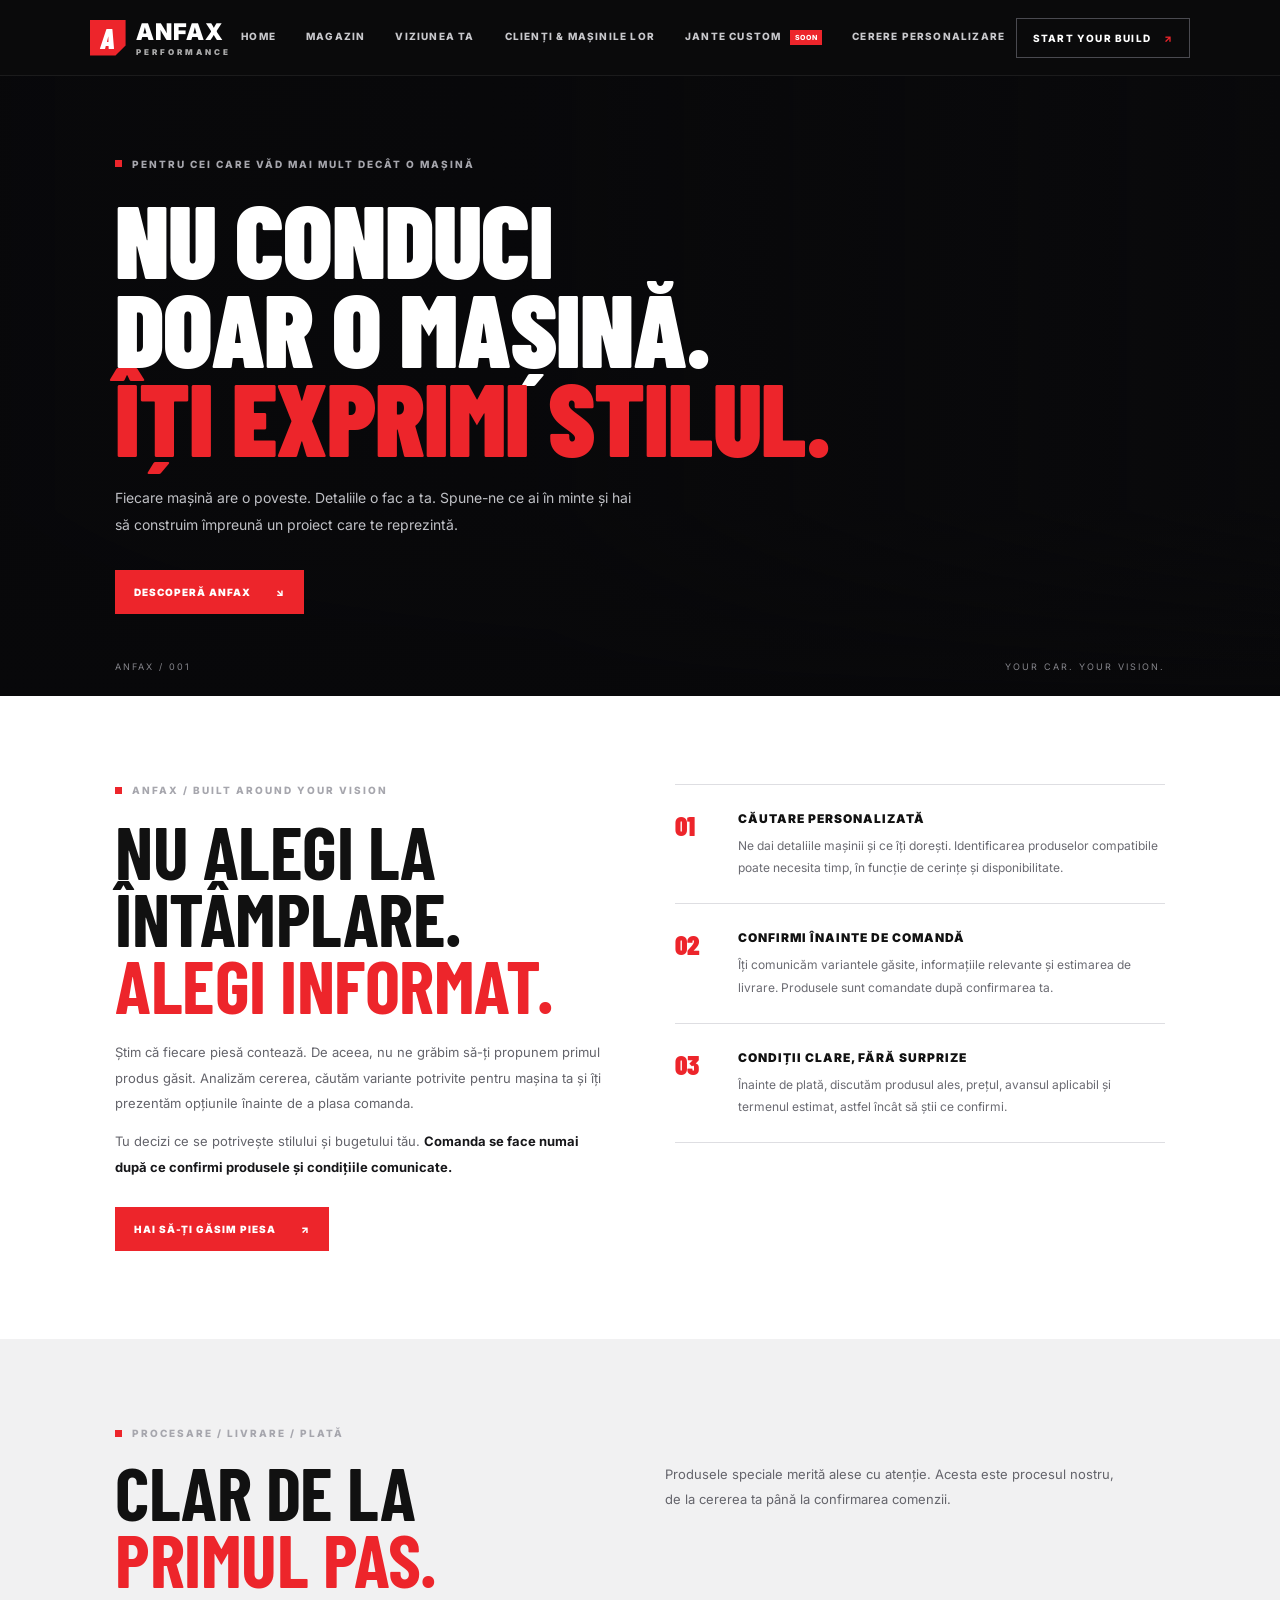
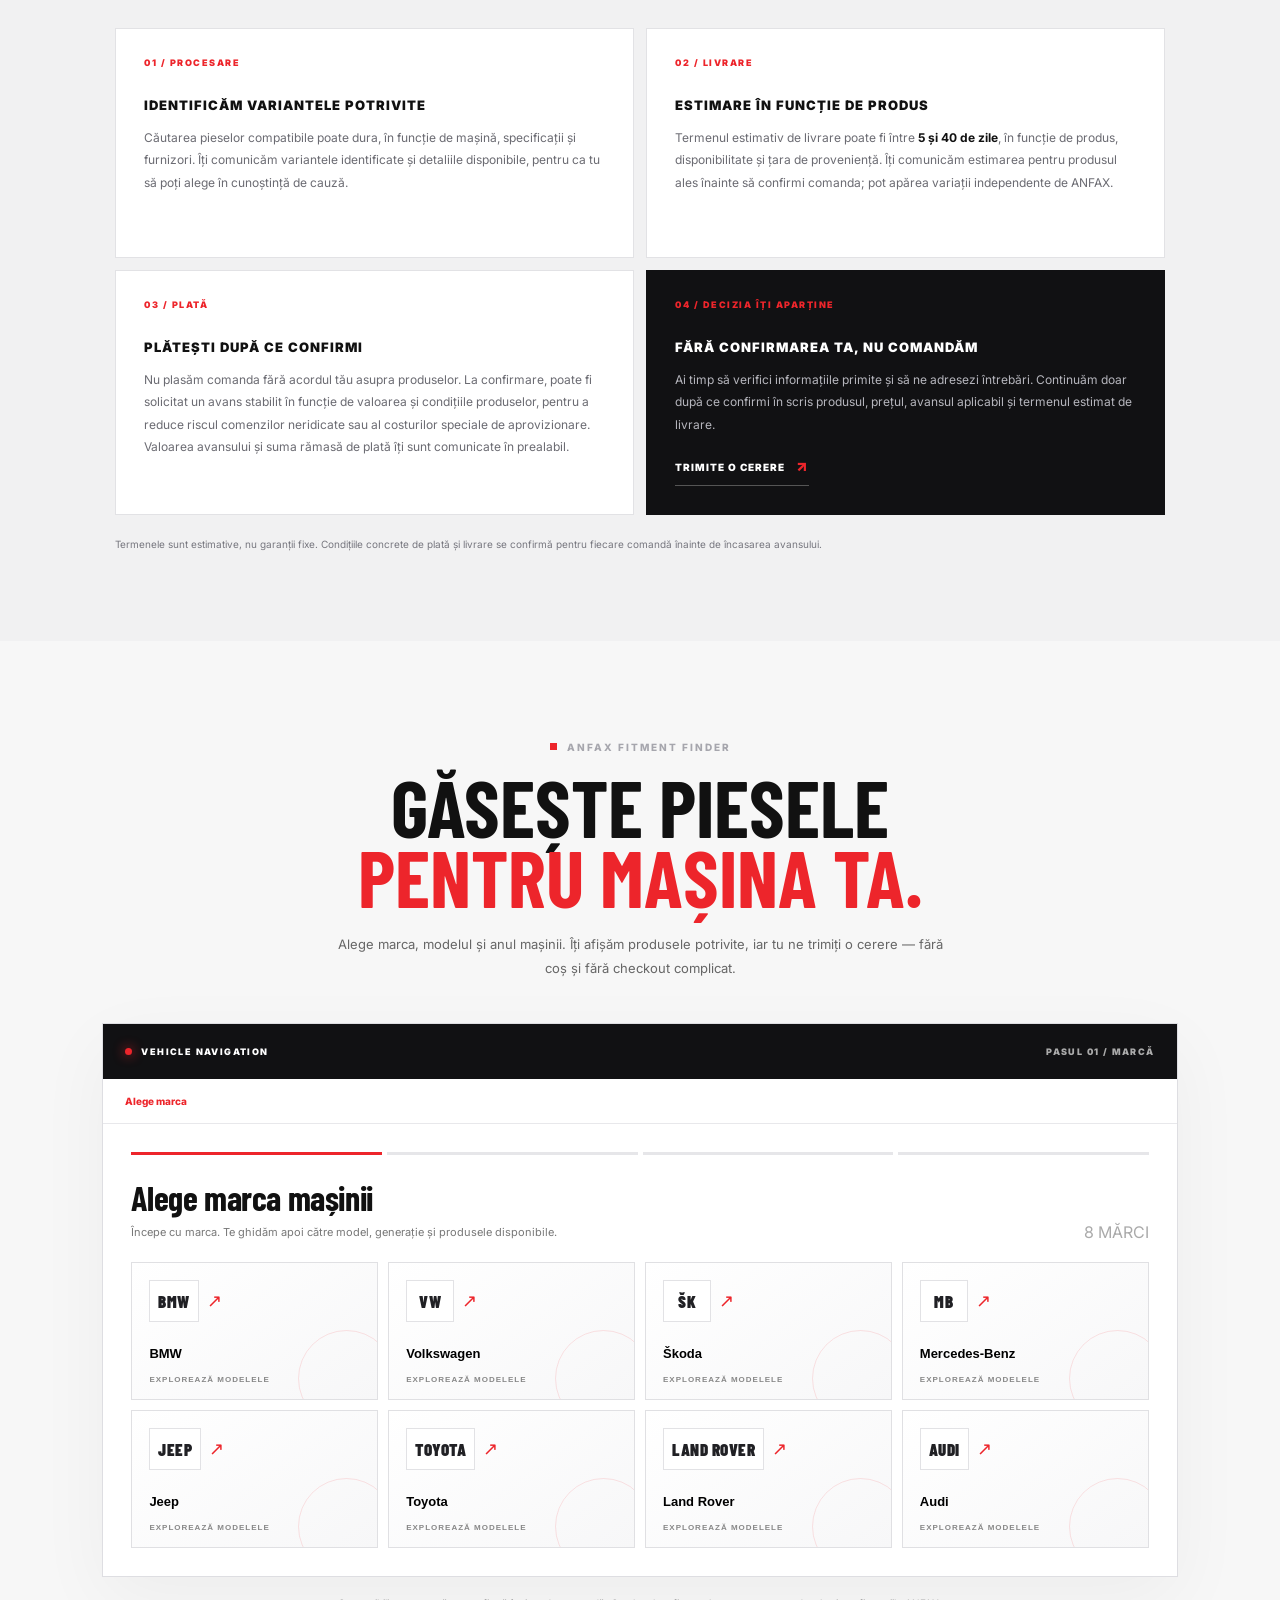
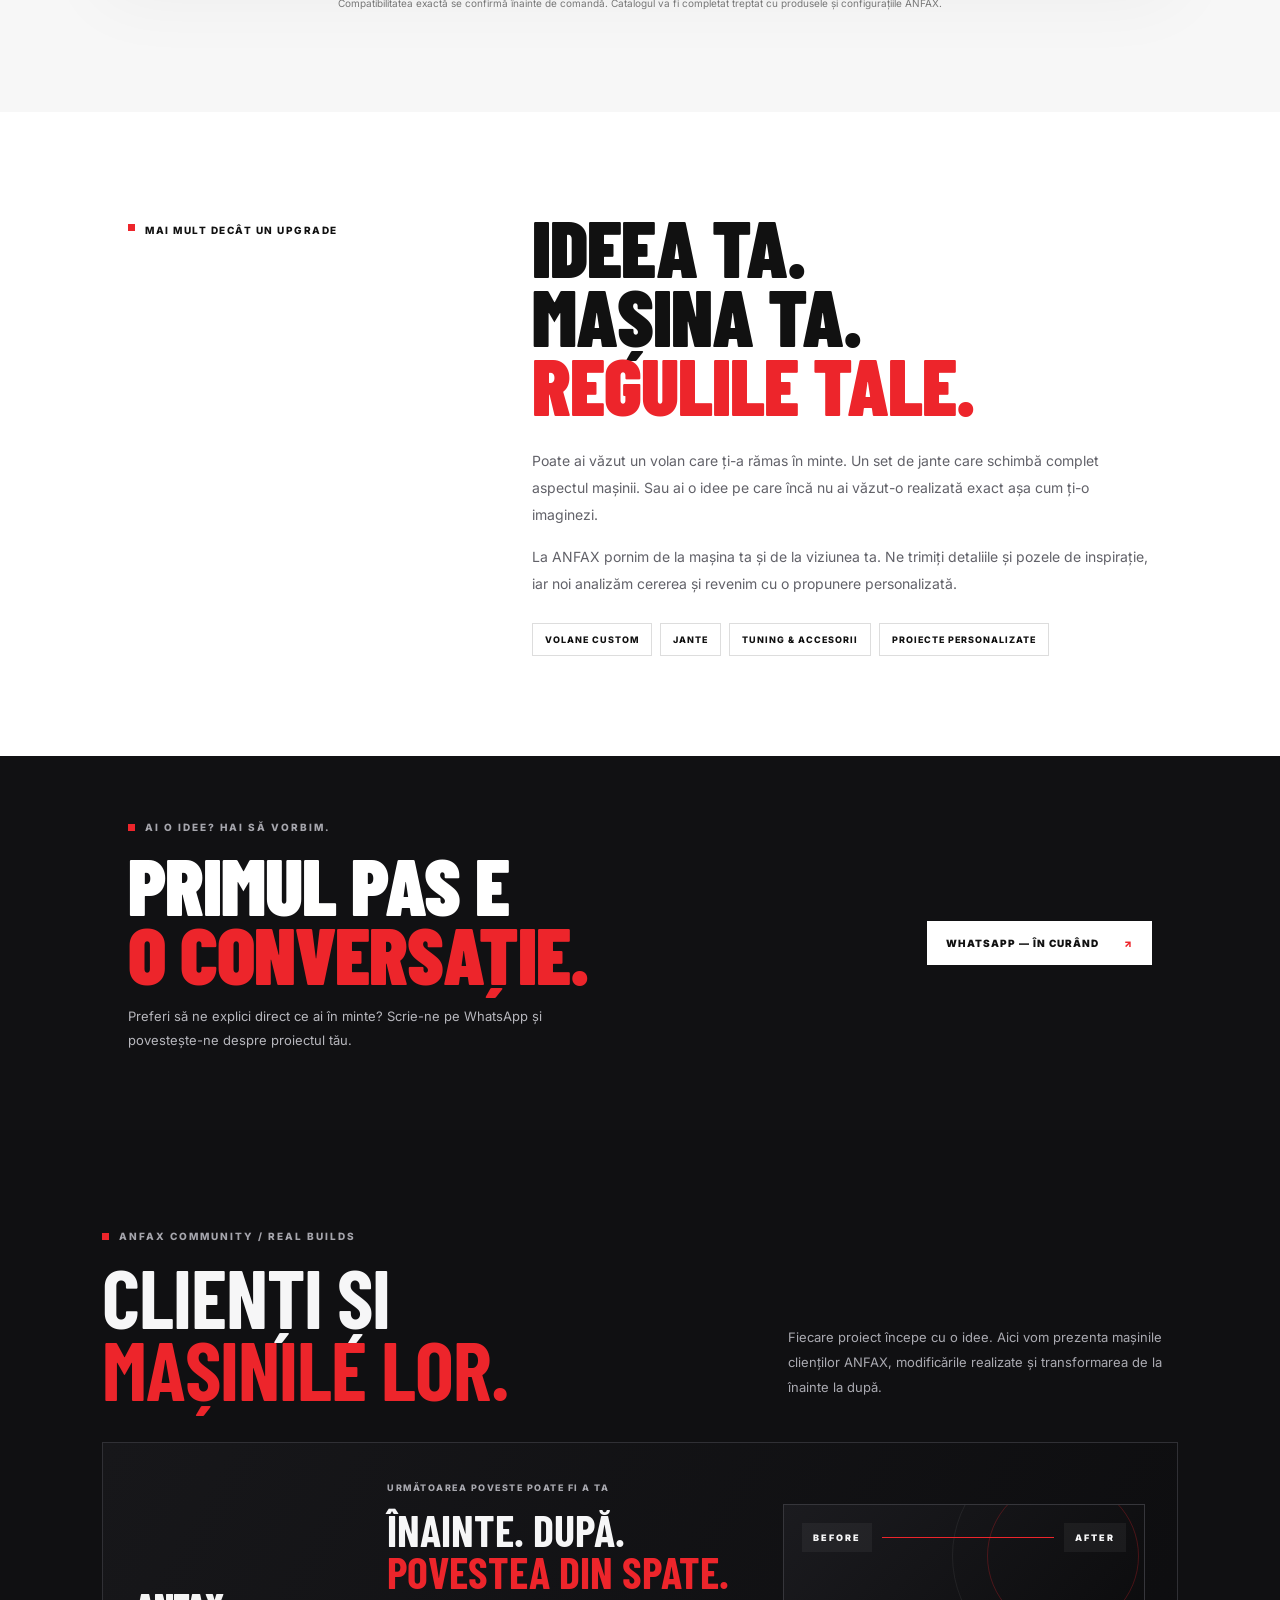
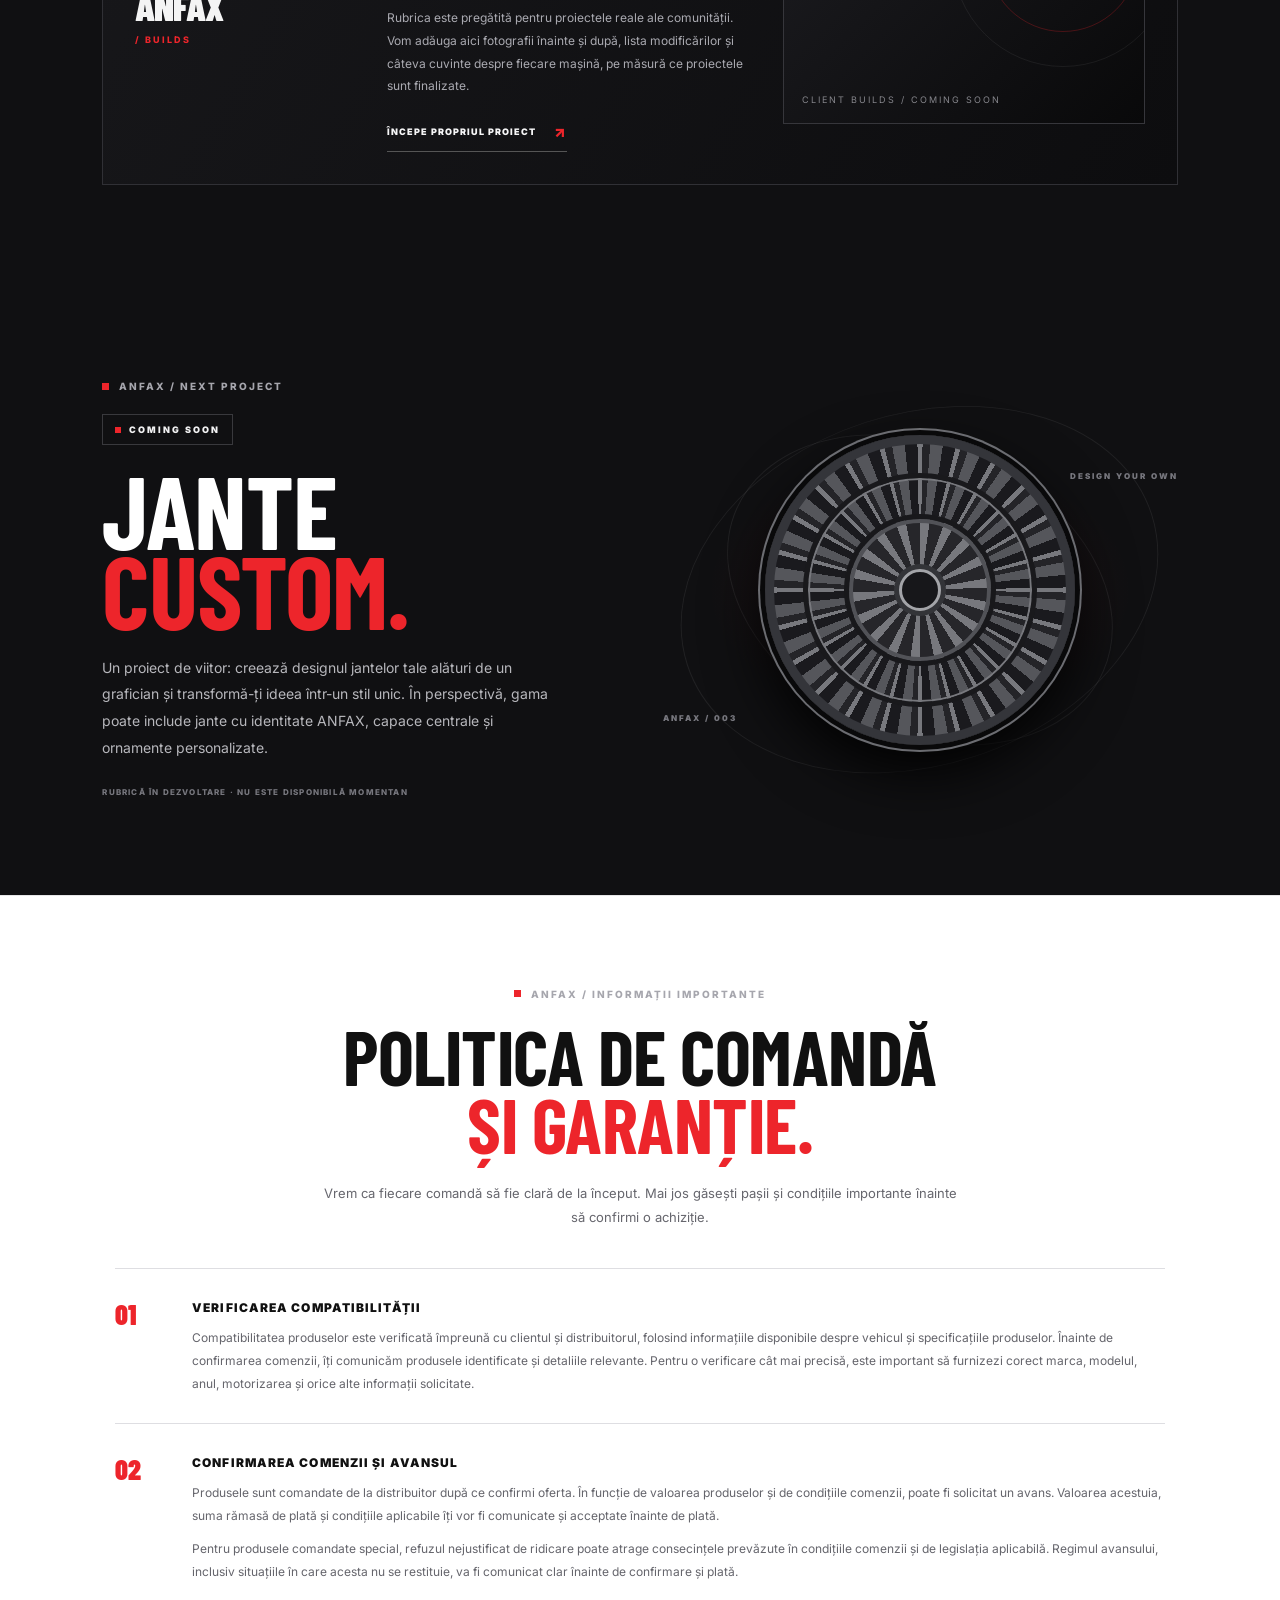
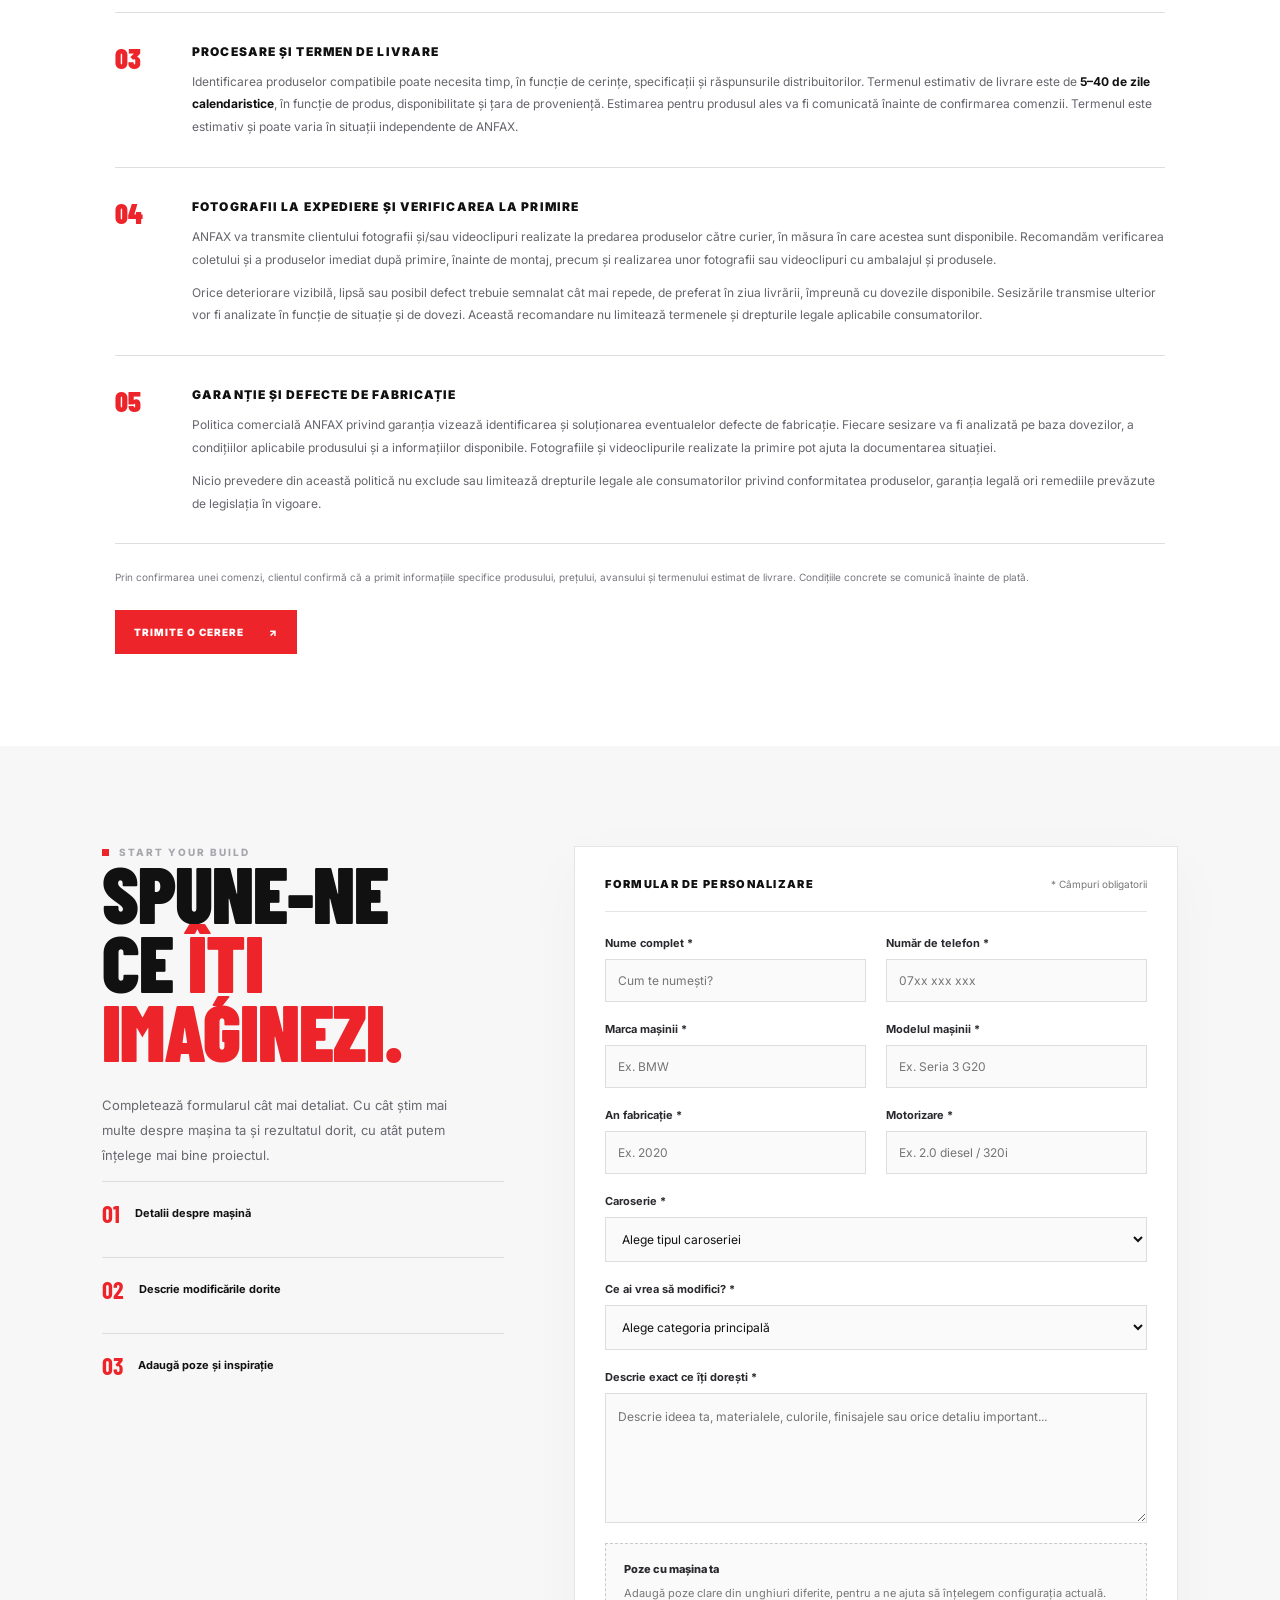
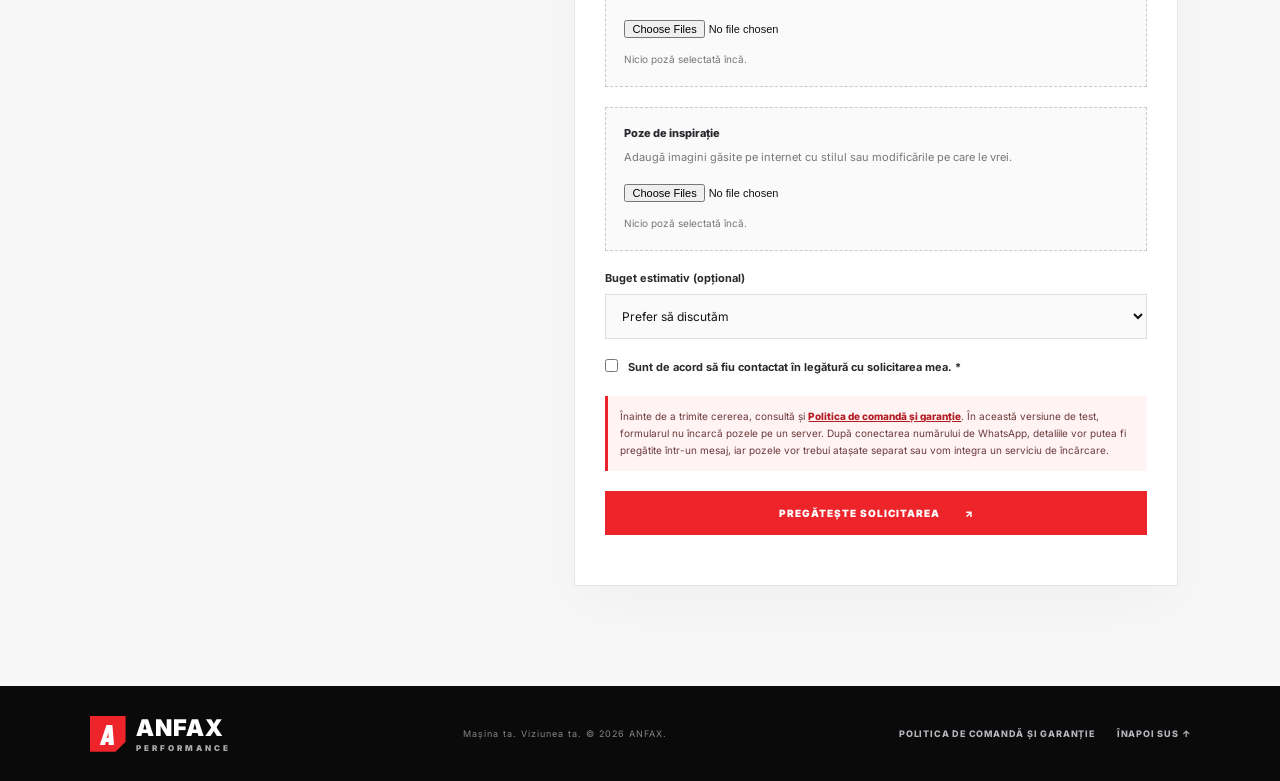
==== index.html @ e91df3a2 "Add files via upload" ====
<!doctype html>
<html lang="ro">
<head>
  <meta charset="utf-8">
  <meta name="viewport" content="width=device-width, initial-scale=1">
  <meta name="theme-color" content="#0a0a0b">
  <meta name="description" content="ANFAX — transformă-ți ideile în realitate. Personalizare auto, volane custom, jante, tuning și accesorii alese pentru mașina ta.">
  <title>ANFAX — Mașina ta. Viziunea ta.</title>
  <link rel="preconnect" href="https://fonts.googleapis.com">
  <link rel="preconnect" href="https://fonts.gstatic.com" crossorigin>
  <link href="https://fonts.googleapis.com/css2?family=Barlow+Condensed:wght@500;600;700;800;900&family=Inter:wght@400;500;600;700;800&display=swap" rel="stylesheet">
  <link rel="stylesheet" href="style.css">
</head>
<body>
  <header class="nav">
    <a class="brand" href="#home" aria-label="ANFAX Home"><span class="brand-mark">A</span><span>ANFAX<small>PERFORMANCE</small></span></a>
    <button class="menu-toggle" id="menuToggle" aria-label="Deschide meniul">☰</button>
    <nav id="navLinks"><a href="#home">HOME</a><a href="#magazin">MAGAZIN</a><a href="#viziune">VIZIUNEA TA</a><a href="#clienti">CLIENȚI & MAȘINILE LOR</a><a href="#jante-custom">JANTE CUSTOM <span class="nav-soon">SOON</span></a><a href="#cerere">CERERE PERSONALIZARE</a></nav>
    <a class="nav-cta" href="#cerere">START YOUR BUILD <span>↗</span></a>
  </header>

  <main>
    <section class="hero" id="home">
      <div class="hero-bg"></div>
      <div class="hero-content">
        <div class="eyebrow"><span class="red-dot"></span> PENTRU CEI CARE VĂD MAI MULT DECÂT O MAȘINĂ</div>
        <h1>NU CONDUCI<br>DOAR O MAȘINĂ.<br><em>ÎȚI EXPRIMI STILUL.</em></h1>
        <p>Fiecare mașină are o poveste. Detaliile o fac a ta. Spune-ne ce ai în minte și hai să construim împreună un proiect care te reprezintă.</p>
        <a class="btn btn-red" href="#viziune">DESCOPERĂ ANFAX <span>↘</span></a>
      </div>
      <div class="hero-note"><span>ANFAX / 001</span><span>YOUR CAR. YOUR VISION.</span></div>
    </section>

    <section class="home-trust-section" aria-labelledby="homeTrustTitle">
      <div class="home-trust-intro">
        <div class="eyebrow"><span class="red-dot"></span> ANFAX / BUILT AROUND YOUR VISION</div>
        <h2 id="homeTrustTitle">NU ALEGI LA ÎNTÂMPLARE.<br><em>ALEGI INFORMAT.</em></h2>
        <p>Știm că fiecare piesă contează. De aceea, nu ne grăbim să-ți propunem primul produs găsit. Analizăm cererea, căutăm variante potrivite pentru mașina ta și îți prezentăm opțiunile înainte de a plasa comanda.</p>
        <p>Tu decizi ce se potrivește stilului și bugetului tău. <strong>Comanda se face numai după ce confirmi produsele și condițiile comunicate.</strong></p>
        <a class="btn btn-red" href="#cerere">HAI SĂ-ȚI GĂSIM PIESA <span>↗</span></a>
      </div>
      <div class="home-trust-points">
        <article class="trust-point"><span class="trust-number">01</span><div><h3>CĂUTARE PERSONALIZATĂ</h3><p>Ne dai detaliile mașinii și ce îți dorești. Identificarea produselor compatibile poate necesita timp, în funcție de cerințe și disponibilitate.</p></div></article>
        <article class="trust-point"><span class="trust-number">02</span><div><h3>CONFIRMI ÎNAINTE DE COMANDĂ</h3><p>Îți comunicăm variantele găsite, informațiile relevante și estimarea de livrare. Produsele sunt comandate după confirmarea ta.</p></div></article>
        <article class="trust-point"><span class="trust-number">03</span><div><h3>CONDIȚII CLARE, FĂRĂ SURPRIZE</h3><p>Înainte de plată, discutăm produsul ales, prețul, avansul aplicabil și termenul estimat, astfel încât să știi ce confirmi.</p></div></article>
      </div>
    </section>

    <section class="order-info-section" id="cum-functioneaza">
      <div class="order-info-heading">
        <div class="eyebrow"><span class="red-dot"></span> PROCESARE / LIVRARE / PLATĂ</div>
        <h2>CLAR DE LA<br><em>PRIMUL PAS.</em></h2>
        <p>Produsele speciale merită alese cu atenție. Acesta este procesul nostru, de la cererea ta până la confirmarea comenzii.</p>
      </div>
      <div class="order-info-grid">
        <article class="order-info-card"><span class="info-index">01 / PROCESARE</span><h3>IDENTIFICĂM VARIANTELE POTRIVITE</h3><p>Căutarea pieselor compatibile poate dura, în funcție de mașină, specificații și furnizori. Îți comunicăm variantele identificate și detaliile disponibile, pentru ca tu să poți alege în cunoștință de cauză.</p></article>
        <article class="order-info-card"><span class="info-index">02 / LIVRARE</span><h3>ESTIMARE ÎN FUNCȚIE DE PRODUS</h3><p>Termenul estimativ de livrare poate fi între <strong>5 și 40 de zile</strong>, în funcție de produs, disponibilitate și țara de proveniență. Îți comunicăm estimarea pentru produsul ales înainte să confirmi comanda; pot apărea variații independente de ANFAX.</p></article>
        <article class="order-info-card"><span class="info-index">03 / PLATĂ</span><h3>PLĂTEȘTI DUPĂ CE CONFIRMI</h3><p>Nu plasăm comanda fără acordul tău asupra produselor. La confirmare, poate fi solicitat un avans stabilit în funcție de valoarea și condițiile produselor, pentru a reduce riscul comenzilor neridicate sau al costurilor speciale de aprovizionare. Valoarea avansului și suma rămasă de plată îți sunt comunicate în prealabil.</p></article>
        <article class="order-info-card order-info-card-dark"><span class="info-index">04 / DECIZIA ÎȚI APARȚINE</span><h3>FĂRĂ CONFIRMAREA TA, NU COMANDĂM</h3><p>Ai timp să verifici informațiile primite și să ne adresezi întrebări. Continuăm doar după ce confirmi în scris produsul, prețul, avansul aplicabil și termenul estimat de livrare.</p><a class="text-link" href="#cerere">TRIMITE O CERERE <span>↗</span></a></article>
      </div>
      <p class="order-info-footnote">Termenele sunt estimative, nu garanții fixe. Condițiile concrete de plată și livrare se confirmă pentru fiecare comandă înainte de încasarea avansului.</p>
    </section>

    <section class="shop-section" id="magazin">
      <div class="shop-intro">
        <div class="eyebrow"><span class="red-dot"></span> ANFAX FITMENT FINDER</div>
        <h2>GĂSEȘTE PIESELE<br><em>PENTRU MAȘINA TA.</em></h2>
        <p>Alege marca, modelul și anul mașinii. Îți afișăm produsele potrivite, iar tu ne trimiți o cerere — fără coș și fără checkout complicat.</p>
      </div>
      <div class="fitment-app" id="fitmentApp">
        <div class="fitment-topbar"><div><span class="live-dot"></span> VEHICLE NAVIGATION</div><span class="fitment-step" id="fitmentStep">PASUL 01 / MARCĂ</span></div>
        <div class="fitment-crumbs" id="fitmentCrumbs"><span class="crumb-current">Alege marca</span></div>
        <div class="fitment-view" id="fitmentView" aria-live="polite"></div>
      </div>
      <p class="shop-disclaimer">Compatibilitatea exactă se confirmă înainte de comandă. Catalogul va fi completat treptat cu produsele și configurațiile ANFAX.</p>
    </section>

    <div class="request-modal" id="productRequestModal" aria-hidden="true">
      <div class="request-modal-backdrop" data-close-modal></div>
      <section class="request-modal-card" role="dialog" aria-modal="true" aria-labelledby="modalTitle">
        <button type="button" class="modal-close" data-close-modal aria-label="Închide">×</button>
        <div class="eyebrow"><span class="red-dot"></span> ANFAX / CERERE PRODUS</div>
        <h2 id="modalTitle">TRIMITE <em>CERERE.</em></h2>
        <p class="modal-product" id="modalProductLabel">Produs selectat</p>
        <form id="productRequestForm">
          <label>Unde preferi să te contactăm? *
            <div class="contact-choice"><label><input type="radio" name="contactType" value="WhatsApp" checked> WhatsApp</label><label><input type="radio" name="contactType" value="Email"> Email</label></div>
          </label>
          <label>Număr WhatsApp sau adresă de email *<input name="contact" required placeholder="07xx xxx xxx sau nume@email.com"></label>
          <label>Mașina ta — marcă, model, an, motorizare *<input name="carDetails" required placeholder="Ex. BMW Seria 3, 2018, 2.0 diesel"></label>
          <label>Detalii suplimentare (opțional)<textarea name="notes" rows="3" placeholder="Versiune, cod caroserie, volan stânga/dreapta sau alte detalii..."></textarea></label>
          <p class="modal-note">Cererea va include produsul selectat și datele oferite de tine. După configurarea emailului și a serviciului de trimitere, cererile vor putea ajunge automat la ANFAX.</p>
          <button class="btn btn-red full" type="submit">TRIMITE CEREREA <span>↗</span></button>
          <p class="form-status" id="productRequestStatus" aria-live="polite"></p>
        </form>
      </section>
    </div>

    <section class="manifesto" id="viziune">
      <div class="manifesto-label"><span class="red-dot"></span> MAI MULT DECÂT UN UPGRADE</div>
      <div class="manifesto-content">
        <h2>IDEEA TA.<br>MAȘINA TA.<br><em>REGULILE TALE.</em></h2>
        <p>Poate ai văzut un volan care ți-a rămas în minte. Un set de jante care schimbă complet aspectul mașinii. Sau ai o idee pe care încă nu ai văzut-o realizată exact așa cum ți-o imaginezi.</p>
        <p>La ANFAX pornim de la mașina ta și de la viziunea ta. Ne trimiți detaliile și pozele de inspirație, iar noi analizăm cererea și revenim cu o propunere personalizată.</p>
        <div class="pill-row"><span>VOLANE CUSTOM</span><span>JANTE</span><span>TUNING & ACCESORII</span><span>PROIECTE PERSONALIZATE</span></div>
      </div>
    </section>

    <section class="whatsapp-strip">
      <div><div class="eyebrow"><span class="red-dot"></span> AI O IDEE? HAI SĂ VORBIM.</div><h2>PRIMUL PAS E<br><em>O CONVERSAȚIE.</em></h2><p>Preferi să ne explici direct ce ai în minte? Scrie-ne pe WhatsApp și povestește-ne despre proiectul tău.</p></div>
      <a class="btn btn-light" id="whatsappButton" href="#cerere">WHATSAPP — ÎN CURÂND <span>↗</span></a>
    </section>


    <section class="clients-section" id="clienti">
      <div class="clients-heading">
        <div>
          <div class="eyebrow"><span class="red-dot"></span> ANFAX COMMUNITY / REAL BUILDS</div>
          <h2>CLIENȚI ȘI<br><em>MAȘINILE LOR.</em></h2>
        </div>
        <p>Fiecare proiect începe cu o idee. Aici vom prezenta mașinile clienților ANFAX, modificările realizate și transformarea de la înainte la după.</p>
      </div>
      <div class="clients-empty">
        <div class="empty-mark">ANFAX<span> / BUILDS</span></div>
        <div class="empty-copy">
          <span class="empty-label">URMĂTOAREA POVESTE POATE FI A TA</span>
          <h3>ÎNAINTE. DUPĂ.<br><em>POVESTEA DIN SPATE.</em></h3>
          <p>Rubrica este pregătită pentru proiectele reale ale comunității. Vom adăuga aici fotografii înainte și după, lista modificărilor și câteva cuvinte despre fiecare mașină, pe măsură ce proiectele sunt finalizate.</p>
          <a class="text-link" href="#cerere">ÎNCEPE PROPRIUL PROIECT <span>↗</span></a>
        </div>
        <div class="empty-visual" aria-hidden="true">
          <div class="before-after"><span>BEFORE</span><i></i><span>AFTER</span></div>
          <div class="empty-caption">CLIENT BUILDS / COMING SOON</div>
        </div>
      </div>
    </section>

    <section class="custom-wheels-section" id="jante-custom">
      <div class="custom-wheels-inner">
        <div class="custom-wheels-copy">
          <div class="eyebrow"><span class="red-dot"></span> ANFAX / NEXT PROJECT</div>
          <span class="coming-soon-label"><span class="red-dot"></span> COMING SOON</span>
          <h2>JANTE<br><em>CUSTOM.</em></h2>
          <p>Un proiect de viitor: creează designul jantelor tale alături de un grafician și transformă-ți ideea într-un stil unic. În perspectivă, gama poate include jante cu identitate ANFAX, capace centrale și ornamente personalizate.</p>
          <span class="custom-wheels-note">RUBRICĂ ÎN DEZVOLTARE · NU ESTE DISPONIBILĂ MOMENTAN</span>
        </div>
        <div class="custom-wheel-visual" aria-hidden="true">
          <div class="wheel-orbit orbit-one"></div><div class="wheel-orbit orbit-two"></div>
          <div class="wheel-rim"><div class="wheel-rim-inner"><div class="wheel-hub"></div></div></div>
          <span class="wheel-visual-tag">DESIGN YOUR OWN</span>
          <span class="wheel-visual-index">ANFAX / 003</span>
        </div>
      </div>
    </section>

    <section class="policy-section" id="politica-comenzi">
      <div class="policy-heading">
        <div class="eyebrow"><span class="red-dot"></span> ANFAX / INFORMAȚII IMPORTANTE</div>
        <h2>POLITICA DE COMANDĂ<br><em>ȘI GARANȚIE.</em></h2>
        <p>Vrem ca fiecare comandă să fie clară de la început. Mai jos găsești pașii și condițiile importante înainte să confirmi o achiziție.</p>
      </div>
      <div class="policy-list">
        <article class="policy-item">
          <span class="policy-number">01</span>
          <div><h3>VERIFICAREA COMPATIBILITĂȚII</h3>
            <p>Compatibilitatea produselor este verificată împreună cu clientul și distribuitorul, folosind informațiile disponibile despre vehicul și specificațiile produselor. Înainte de confirmarea comenzii, îți comunicăm produsele identificate și detaliile relevante. Pentru o verificare cât mai precisă, este important să furnizezi corect marca, modelul, anul, motorizarea și orice alte informații solicitate.</p>
          </div>
        </article>
        <article class="policy-item">
          <span class="policy-number">02</span>
          <div><h3>CONFIRMAREA COMENZII ȘI AVANSUL</h3>
            <p>Produsele sunt comandate de la distribuitor după ce confirmi oferta. În funcție de valoarea produselor și de condițiile comenzii, poate fi solicitat un avans. Valoarea acestuia, suma rămasă de plată și condițiile aplicabile îți vor fi comunicate și acceptate înainte de plată.</p>
            <p>Pentru produsele comandate special, refuzul nejustificat de ridicare poate atrage consecințele prevăzute în condițiile comenzii și de legislația aplicabilă. Regimul avansului, inclusiv situațiile în care acesta nu se restituie, va fi comunicat clar înainte de confirmare și plată.</p>
          </div>
        </article>
        <article class="policy-item">
          <span class="policy-number">03</span>
          <div><h3>PROCESARE ȘI TERMEN DE LIVRARE</h3>
            <p>Identificarea produselor compatibile poate necesita timp, în funcție de cerințe, specificații și răspunsurile distribuitorilor. Termenul estimativ de livrare este de <strong>5–40 de zile calendaristice</strong>, în funcție de produs, disponibilitate și țara de proveniență. Estimarea pentru produsul ales va fi comunicată înainte de confirmarea comenzii. Termenul este estimativ și poate varia în situații independente de ANFAX.</p>
          </div>
        </article>
        <article class="policy-item">
          <span class="policy-number">04</span>
          <div><h3>FOTOGRAFII LA EXPEDIERE ȘI VERIFICAREA LA PRIMIRE</h3>
            <p>ANFAX va transmite clientului fotografii și/sau videoclipuri realizate la predarea produselor către curier, în măsura în care acestea sunt disponibile. Recomandăm verificarea coletului și a produselor imediat după primire, înainte de montaj, precum și realizarea unor fotografii sau videoclipuri cu ambalajul și produsele.</p>
            <p>Orice deteriorare vizibilă, lipsă sau posibil defect trebuie semnalat cât mai repede, de preferat în ziua livrării, împreună cu dovezile disponibile. Sesizările transmise ulterior vor fi analizate în funcție de situație și de dovezi. Această recomandare nu limitează termenele și drepturile legale aplicabile consumatorilor.</p>
          </div>
        </article>
        <article class="policy-item">
          <span class="policy-number">05</span>
          <div><h3>GARANȚIE ȘI DEFECTE DE FABRICAȚIE</h3>
            <p>Politica comercială ANFAX privind garanția vizează identificarea și soluționarea eventualelor defecte de fabricație. Fiecare sesizare va fi analizată pe baza dovezilor, a condițiilor aplicabile produsului și a informațiilor disponibile. Fotografiile și videoclipurile realizate la primire pot ajuta la documentarea situației.</p>
            <p>Nicio prevedere din această politică nu exclude sau limitează drepturile legale ale consumatorilor privind conformitatea produselor, garanția legală ori remediile prevăzute de legislația în vigoare.</p>
          </div>
        </article>
      </div>
      <p class="policy-footnote">Prin confirmarea unei comenzi, clientul confirmă că a primit informațiile specifice produsului, prețului, avansului și termenului estimat de livrare. Condițiile concrete se comunică înainte de plată.</p>
      <a class="btn btn-red" href="#cerere">TRIMITE O CERERE <span>↗</span></a>
    </section>

    <section class="request-section" id="cerere">
      <div class="request-intro">
        <div class="eyebrow"><span class="red-dot"></span> START YOUR BUILD</div>
        <h2>SPUNE-NE<br>CE <em>ÎȚI IMAGINEZI.</em></h2>
        <p>Completează formularul cât mai detaliat. Cu cât știm mai multe despre mașina ta și rezultatul dorit, cu atât putem înțelege mai bine proiectul.</p>
        <div class="request-aside"><b>01</b><span>Detalii despre mașină</span></div>
        <div class="request-aside"><b>02</b><span>Descrie modificările dorite</span></div>
        <div class="request-aside"><b>03</b><span>Adaugă poze și inspirație</span></div>
      </div>
      <form class="request-form" id="requestForm">
        <div class="form-heading"><span>FORMULAR DE PERSONALIZARE</span><small>* Câmpuri obligatorii</small></div>
        <div class="form-grid">
          <label>Nume complet *<input name="name" autocomplete="name" required placeholder="Cum te numești?"></label>
          <label>Număr de telefon *<input name="phone" autocomplete="tel" inputmode="tel" required placeholder="07xx xxx xxx"></label>
          <label>Marca mașinii *<input name="make" required placeholder="Ex. BMW"></label>
          <label>Modelul mașinii *<input name="model" required placeholder="Ex. Seria 3 G20"></label>
          <label>An fabricație *<input name="year" type="number" min="1950" max="2027" required placeholder="Ex. 2020"></label>
          <label>Motorizare *<input name="engine" required placeholder="Ex. 2.0 diesel / 320i"></label>
          <label class="full">Caroserie *
            <select name="body" required>
              <option value="">Alege tipul caroseriei</option><option>Hatchback</option><option>Berlină / Sedan</option><option>Break / Touring</option><option>Coupé</option><option>Cabrio</option><option>SUV</option><option>Monovolum</option><option>Pickup</option><option>Alt tip</option>
            </select>
          </label>
          <label class="full">Ce ai vrea să modifici? *
            <select name="project" required>
              <option value="">Alege categoria principală</option><option>Volan custom</option><option>Jante</option><option>Interior</option><option>Exterior / body kit</option><option>Evacuare / tuning</option><option>Mai multe modificări</option><option>Alt proiect personalizat</option>
            </select>
          </label>
          <label class="full">Descrie exact ce îți dorești *<textarea name="description" rows="5" required placeholder="Descrie ideea ta, materialele, culorile, finisajele sau orice detaliu important..."></textarea></label>
          <div class="upload-block full">
            <label for="carPhotos">Poze cu mașina ta</label>
            <p>Adaugă poze clare din unghiuri diferite, pentru a ne ajuta să înțelegem configurația actuală.</p>
            <input id="carPhotos" name="carPhotos" type="file" accept="image/*" multiple>
            <div class="file-list" id="carPhotoList">Nicio poză selectată încă.</div>
          </div>
          <div class="upload-block full">
            <label for="inspirationPhotos">Poze de inspirație</label>
            <p>Adaugă imagini găsite pe internet cu stilul sau modificările pe care le vrei.</p>
            <input id="inspirationPhotos" name="inspirationPhotos" type="file" accept="image/*" multiple>
            <div class="file-list" id="inspirationPhotoList">Nicio poză selectată încă.</div>
          </div>
          <label class="full">Buget estimativ (opțional)
            <select name="budget"><option value="">Prefer să discutăm</option><option>Sub 500 €</option><option>500–1.000 €</option><option>1.000–2.500 €</option><option>2.500–5.000 €</option><option>Peste 5.000 €</option></select>
          </label>
          <label class="consent full"><input type="checkbox" name="consent" required> Sunt de acord să fiu contactat în legătură cu solicitarea mea. *</label>
          <div class="full form-note">Înainte de a trimite cererea, consultă și <a href="#politica-comenzi">Politica de comandă și garanție</a>. În această versiune de test, formularul nu încarcă pozele pe un server. După conectarea numărului de WhatsApp, detaliile vor putea fi pregătite într-un mesaj, iar pozele vor trebui atașate separat sau vom integra un serviciu de încărcare.</div>
          <button class="btn btn-red full submit-btn" type="submit">PREGĂTEȘTE SOLICITAREA <span>↗</span></button>
          <p class="form-status full" id="formStatus" aria-live="polite"></p>
        </div>
      </form>
    </section>
  </main>

  <footer><a class="brand" href="#home"><span class="brand-mark">A</span><span>ANFAX<small>PERFORMANCE</small></span></a><p>Mașina ta. Viziunea ta. © <span id="year"></span> ANFAX.</p><div class="footer-links"><a href="#politica-comenzi">POLITICA DE COMANDĂ ȘI GARANȚIE</a><a href="#home">ÎNAPOI SUS ↑</a></div></footer>
  <script src="script.js"></script>
</body>
</html>
---- style.css ----
*{box-sizing:border-box} :root{--bg:#0a0a0b;--panel:#141417;--text:#f4f4f4;--muted:#a4a4aa;--red:#ed252b;--line:#29292e}html{scroll-behavior:smooth;scroll-padding-top:90px}body{margin:0;background:#f7f7f7;color:#111;font-family:Inter,Arial,sans-serif}a{color:inherit;text-decoration:none}.nav{height:76px;padding:0 7%;display:flex;align-items:center;justify-content:space-between;background:#0a0a0b;color:white;border-bottom:1px solid #ffffff12;position:sticky;top:0;z-index:10}.brand{display:flex;align-items:center;gap:10px;font-weight:900;font-size:23px;letter-spacing:1px}.brand-mark{width:36px;height:36px;background:var(--red);display:grid;place-items:center;clip-path:polygon(0 0,100% 0,100% 72%,72% 100%,0 100%);font-family:'Barlow Condensed';font-size:29px;font-style:italic}.brand small{display:block;font-size:8px;letter-spacing:3px;color:#aaa;margin-top:1px}.nav nav{display:flex;gap:30px}.nav nav a,.nav-cta{font-size:10px;font-weight:800;letter-spacing:1.2px}.nav nav a{color:#c8c8cc}.nav nav a:hover{color:var(--red)}.nav-cta{border:1px solid #4a4a50;padding:13px 16px}.nav-cta span{color:var(--red);margin-left:10px}.menu-toggle{display:none;background:none;border:0;color:white;font-size:24px}.hero{min-height:620px;position:relative;overflow:hidden;display:flex;align-items:center;padding:70px 9%;background:#09090b;color:white}.hero-bg{position:absolute;inset:0;background:linear-gradient(90deg,#08080bf5 0%,#08080bdc 43%,#08080b20 100%),linear-gradient(0deg,#08080b 0%,transparent 30%),url('https://images.unsplash.com/photo-1503376780353-7e6692767b70?auto=format&fit=crop&w=2000&q=85') center/cover;filter:saturate(.65)}.hero-content{position:relative;z-index:1;max-width:740px}.eyebrow{font-size:10px;font-weight:800;letter-spacing:2px;color:#a6a6ad;display:flex;align-items:center;gap:10px}.red-dot{display:inline-block;width:7px;height:7px;background:var(--red)}.hero h1,.manifesto h2,.whatsapp-strip h2,.request-intro h2{font-family:'Barlow Condensed',Impact,sans-serif;font-size:clamp(58px,8vw,104px);line-height:.87;letter-spacing:-1px;margin:24px 0;font-weight:900}.hero h1 em,.manifesto h2 em,.whatsapp-strip h2 em,.request-intro h2 em{font-style:normal;color:var(--red)}.hero-content>p{color:#bfc0c5;font-size:14px;line-height:1.9;max-width:520px}.btn{display:inline-flex;align-items:center;justify-content:center;gap:25px;padding:16px 19px;font-size:10px;font-weight:900;letter-spacing:1px;transition:transform .2s,background .2s;border:0;cursor:pointer}.btn:hover{transform:translateY(-2px)}.btn-red{background:var(--red);color:white}.btn-red:hover{background:#ff383e}.hero .btn{margin-top:18px}.hero-note{position:absolute;bottom:24px;left:9%;right:9%;display:flex;justify-content:space-between;color:#85858b;font-size:9px;letter-spacing:2px}.manifesto{padding:100px 10%;display:grid;grid-template-columns:.7fr 1.3fr;gap:70px;background:#fff}.manifesto-label{font-size:10px;font-weight:800;letter-spacing:1.5px;display:flex;gap:10px;align-items:flex-start;padding-top:12px}.manifesto h2,.whatsapp-strip h2,.request-intro h2{font-size:clamp(54px,6.2vw,80px);margin:0 0 28px}.manifesto-content p{font-size:14px;line-height:1.95;color:#626269;max-width:720px}.pill-row{display:flex;gap:8px;flex-wrap:wrap;margin-top:26px}.pill-row span{font-size:9px;font-weight:800;letter-spacing:1px;border:1px solid #ddd;padding:10px 12px}.whatsapp-strip{padding:65px 10%;display:flex;align-items:center;justify-content:space-between;gap:40px;background:#111113;color:white}.whatsapp-strip h2{margin:17px 0}.whatsapp-strip p{color:#b7b7bd;max-width:480px;font-size:13px;line-height:1.8}.btn-light{background:white;color:#111;white-space:nowrap}.btn-light span{color:var(--red)}.request-section{padding:100px 8%;display:grid;grid-template-columns:.8fr 1.2fr;gap:70px;max-width:1500px;margin:auto}.request-intro{position:sticky;top:115px;align-self:start}.request-intro>p{font-size:13px;line-height:1.9;color:#68686f;max-width:380px}.request-aside{display:flex;align-items:center;gap:15px;border-top:1px solid #ddd;padding:17px 0;font-size:11px;font-weight:700;margin-top:12px}.request-aside b{font-family:'Barlow Condensed';font-size:24px;color:var(--red)}.request-form{background:#fff;border:1px solid #e5e5e7;padding:30px;box-shadow:0 18px 60px #00000008}.form-heading{display:flex;align-items:center;justify-content:space-between;gap:15px;border-bottom:1px solid #e5e5e7;padding-bottom:20px;margin-bottom:24px}.form-heading span{font-size:11px;font-weight:900;letter-spacing:1.3px}.form-heading small{font-size:10px;color:#777}.form-grid{display:grid;grid-template-columns:1fr 1fr;gap:20px}.form-grid label{font-size:11px;font-weight:700;color:#29292e;display:flex;flex-direction:column;gap:9px}.form-grid input:not([type=checkbox]):not([type=file]),.form-grid select,.form-grid textarea{width:100%;border:1px solid #dedee2;background:#fafafa;padding:13px 12px;font:400 12px Inter,Arial,sans-serif;color:#111;border-radius:0;outline:none}.form-grid input:focus,.form-grid select:focus,.form-grid textarea:focus{border-color:var(--red);background:white}.form-grid textarea{resize:vertical;line-height:1.7}.full{grid-column:1/-1}.upload-block{border:1px dashed #c9c9ce;padding:18px;background:#fafafa}.upload-block>label{font-size:11px;font-weight:800}.upload-block p{font-size:11px;color:#777;line-height:1.7;margin:8px 0 14px}.upload-block input[type=file]{font-size:11px;max-width:100%}.file-list{font-size:10px;color:#777;margin-top:12px;line-height:1.8;overflow-wrap:anywhere}.consent{display:flex!important;flex-direction:row!important;align-items:flex-start;gap:10px!important;line-height:1.6}.consent input{accent-color:var(--red);margin:0}.form-note{background:#fff3f3;border-left:3px solid var(--red);padding:12px;font-size:10px;line-height:1.7;color:#6c3a3c}.submit-btn{width:100%;font-family:Inter,Arial,sans-serif}.form-status{font-size:12px;color:#333;line-height:1.7;margin:0}footer{padding:28px 7%;display:flex;align-items:center;justify-content:space-between;gap:20px;background:#0a0a0b;color:white}footer p,footer>a:last-child{font-size:9px;color:#85858b;letter-spacing:1px}footer>a:last-child{font-weight:800}@media(max-width:850px){.nav{padding:0 5%;height:70px}.menu-toggle{display:block;order:3}.nav nav{display:none;position:absolute;top:70px;left:0;right:0;background:#101013;padding:25px;flex-direction:column;gap:22px}.nav nav.open{display:flex}.nav-cta{margin-left:auto;margin-right:18px;padding:11px;font-size:9px}.hero{min-height:600px;padding:65px 7%}.hero-bg{background-position:60% center}.manifesto{padding:70px 7%;grid-template-columns:1fr;gap:25px}.whatsapp-strip{padding:55px 7%;display:block}.whatsapp-strip .btn{margin-top:15px}.request-section{padding:70px 5%;grid-template-columns:1fr;gap:35px}.request-intro{position:static}.request-form{padding:22px}.hero-note{left:7%;right:7%}footer{flex-wrap:wrap;padding:25px 6%}footer p{order:3;width:100%}}@media(max-width:480px){.nav-cta{display:none}.hero h1{font-size:59px}.hero-content>p{font-size:13px}.manifesto h2,.whatsapp-strip h2,.request-intro h2{font-size:55px}.form-grid{grid-template-columns:1fr}.form-grid .full{grid-column:auto}.request-form{padding:17px}.form-heading{align-items:flex-start;flex-direction:column}.btn{gap:13px}.hero-note{font-size:8px}.manifesto{padding-top:60px;padding-bottom:60px}}


/* Clients and their cars — dedicated showcase section, ready for future case studies */
.clients-section{padding:100px 8%;background:#101012;color:#f6f6f7}
.clients-heading{display:flex;align-items:end;justify-content:space-between;gap:45px;margin-bottom:38px}
.clients-heading h2{font-family:'Barlow Condensed',Impact,sans-serif;font-size:clamp(55px,6.5vw,82px);line-height:.88;letter-spacing:-1px;margin:18px 0 0}
.clients-heading h2 em{font-style:normal;color:var(--red)}
.clients-heading>p{max-width:390px;color:#aaaab1;font-size:13px;line-height:1.9;margin:0 0 5px}
.clients-empty{display:grid;grid-template-columns:.6fr 1fr 1fr;gap:35px;align-items:center;border:1px solid #303035;padding:32px;background:linear-gradient(120deg,#17171a,#0d0d0f)}
.empty-mark{font-family:'Barlow Condensed',Impact,sans-serif;font-size:38px;font-weight:900;letter-spacing:-1px;color:#f4f4f4}
.empty-mark span{display:block;font-family:Inter,Arial,sans-serif;font-size:9px;font-weight:800;letter-spacing:2px;color:var(--red);margin-top:5px}
.empty-label{font-size:9px;letter-spacing:1.5px;color:#a7a7ae;font-weight:800}
.empty-copy h3{font-family:'Barlow Condensed',Impact,sans-serif;font-size:clamp(30px,3.5vw,44px);line-height:.95;margin:14px 0}
.empty-copy h3 em{font-style:normal;color:var(--red)}
.empty-copy p{font-size:12px;line-height:1.9;color:#aaaab1}
.text-link{display:inline-flex;gap:18px;align-items:center;font-size:9px;font-weight:900;letter-spacing:1px;margin-top:12px;border-bottom:1px solid #555;padding-bottom:10px}
.text-link span{color:var(--red);font-size:15px}
.empty-visual{min-height:220px;border:1px solid #36363b;background:linear-gradient(135deg,#1b1b1f,#09090a);display:flex;flex-direction:column;justify-content:space-between;padding:18px;position:relative;overflow:hidden}
.empty-visual:before,.empty-visual:after{content:"";position:absolute;width:220px;height:220px;border:1px solid #ffffff10;border-radius:50%;right:-30px;top:-60px}
.empty-visual:after{width:150px;height:150px;right:5px;top:-25px;border-color:#ed252b44}
.before-after{display:flex;align-items:center;justify-content:space-between;gap:10px;position:relative;z-index:1}
.before-after span{font-size:9px;font-weight:900;letter-spacing:2px;background:#ffffff0d;padding:9px 11px}
.before-after i{height:1px;flex:1;background:var(--red)}
.empty-caption{position:relative;z-index:1;font-size:9px;letter-spacing:2px;color:#85858b}
@media(max-width:850px){.clients-section{padding:70px 6%}.clients-heading{display:block}.clients-heading>p{margin-top:20px}.clients-empty{grid-template-columns:1fr;gap:20px;padding:24px}.empty-mark{font-size:30px}.empty-visual{min-height:170px}}


/* Interactive vehicle catalog */
.shop-section{padding:100px 8%;background:#f7f7f7;color:#111}
.shop-intro{max-width:800px;margin:0 auto 42px;text-align:center}
.shop-intro .eyebrow{justify-content:center}
.shop-intro h2{font-family:'Barlow Condensed',Impact,sans-serif;font-size:clamp(50px,6.5vw,80px);line-height:.88;margin:18px 0 20px}
.shop-intro h2 em{font-style:normal;color:var(--red)}
.shop-intro p{font-size:13px;line-height:1.9;color:#666;max-width:620px;margin:0 auto}
.fitment-app{max-width:1100px;margin:auto;background:#fff;border:1px solid #dedee2;box-shadow:0 22px 70px #0000000b;min-height:400px}
.fitment-topbar{height:55px;background:#111113;color:#fff;padding:0 22px;display:flex;align-items:center;justify-content:space-between;font-size:9px;font-weight:900;letter-spacing:1.4px}
.fitment-topbar>div{display:flex;align-items:center;gap:9px}
.live-dot{width:7px;height:7px;background:#ed252b;border-radius:50%;box-shadow:0 0 12px #ed252b}
.fitment-step{color:#aaa}
.fitment-crumbs{padding:16px 22px;border-bottom:1px solid #e8e8eb;display:flex;align-items:center;gap:9px;flex-wrap:wrap;font-size:10px;color:#888}
.fitment-crumbs button{background:none;border:0;padding:0;color:#777;cursor:pointer;font:inherit}
.fitment-crumbs button:hover,.fitment-crumbs .crumb-current{color:#ed252b;font-weight:800}
.fitment-view{padding:28px}
.fitment-view-head{display:flex;justify-content:space-between;align-items:end;gap:20px;margin-bottom:20px}
.fitment-view-head h3{font-family:'Barlow Condensed',Impact,sans-serif;font-size:34px;margin:0}
.fitment-view-head p{font-size:11px;color:#777;margin:5px 0 0}
.fitment-grid{display:grid;grid-template-columns:repeat(4,minmax(0,1fr));gap:10px}
.fitment-option{border:1px solid #e0e0e3;background:#fff;padding:18px 14px;text-align:left;cursor:pointer;min-height:92px;transition:border .2s,transform .2s,background .2s}
.fitment-option:hover{border-color:#ed252b;transform:translateY(-2px);background:#fffafa}
.fitment-option strong{display:block;font-size:12px;font-weight:800}
.fitment-option small{display:block;color:#888;font-size:10px;margin-top:7px}
.make-option{min-height:110px;display:flex;flex-direction:column;justify-content:space-between}
.make-symbol{font-family:'Barlow Condensed';font-size:23px;font-weight:900;color:#ed252b}
.fitment-back{border:1px solid #d5d5d9;background:#fff;padding:10px 13px;font-size:10px;font-weight:800;cursor:pointer}
.fitment-back:hover{border-color:#ed252b}
.products-grid{display:grid;grid-template-columns:repeat(3,minmax(0,1fr));gap:14px}
.fitment-product{border:1px solid #e3e3e6;background:#fff;display:flex;flex-direction:column}
.product-placeholder{height:145px;display:grid;place-items:center;background:linear-gradient(135deg,#eeeeef,#fafafa);color:#b5b5ba;font-family:'Barlow Condensed';font-size:34px;font-weight:900;letter-spacing:2px}
.fitment-product-body{padding:15px;display:flex;flex-direction:column;align-items:flex-start;flex:1}
.fitment-product h4{font-size:13px;margin:0 0 8px}
.fitment-product p{font-size:11px;color:#777;line-height:1.7;margin:0 0 15px}
.fitment-product .btn{margin-top:auto;width:100%;font-size:9px;padding:13px;gap:10px}
.shop-disclaimer{text-align:center;color:#777;font-size:10px;line-height:1.7;margin:18px auto 0;max-width:700px}
.request-modal{display:none;position:fixed;inset:0;z-index:50;align-items:center;justify-content:center;padding:20px}
.request-modal.open{display:flex}
.request-modal-backdrop{position:absolute;inset:0;background:#000b;backdrop-filter:blur(5px)}
.request-modal-card{position:relative;z-index:1;background:#fff;color:#111;width:min(100%,560px);max-height:90vh;overflow:auto;padding:30px}
.modal-close{position:absolute;right:18px;top:12px;border:0;background:none;font-size:30px;cursor:pointer;color:#555}
.request-modal-card h2{font-family:'Barlow Condensed';font-size:52px;margin:15px 0}
.request-modal-card h2 em{font-style:normal;color:#ed252b}
.modal-product{background:#f4f4f5;border-left:3px solid #ed252b;padding:12px;font-size:12px;font-weight:800}
#productRequestForm{display:grid;gap:16px}
#productRequestForm>label{display:flex;flex-direction:column;gap:8px;font-size:11px;font-weight:700}
#productRequestForm input:not([type=radio]),#productRequestForm textarea{width:100%;border:1px solid #dedee2;background:#fafafa;padding:12px;font:400 12px Inter,Arial,sans-serif}
.contact-choice{display:flex;gap:18px}
.contact-choice label{display:flex;align-items:center;gap:7px;font-weight:600}
.contact-choice input{accent-color:#ed252b}
.modal-note{font-size:10px;color:#777;line-height:1.7;margin:0}
@media(max-width:850px){.shop-section{padding:70px 5%}.fitment-grid{grid-template-columns:repeat(2,minmax(0,1fr))}.products-grid{grid-template-columns:repeat(2,minmax(0,1fr))}.fitment-view{padding:20px}.fitment-view-head{align-items:flex-start;flex-direction:column}.product-placeholder{height:120px}}
@media(max-width:480px){.fitment-topbar{padding:0 13px;font-size:8px}.fitment-crumbs{padding:13px}.fitment-grid,.products-grid{grid-template-columns:1fr 1fr;gap:8px}.fitment-option{padding:13px 10px;min-height:85px}.fitment-view{padding:14px}.fitment-view-head h3{font-size:29px}.fitment-product-body{padding:11px}.fitment-product h4{font-size:11px}.fitment-product p{font-size:10px}.product-placeholder{height:95px;font-size:25px}.request-modal-card{padding:22px 17px}.request-modal-card h2{font-size:44px}}

/* Premium vehicle selector cards */
.fitment-view-head h3{letter-spacing:-.4px}
.fitment-option.make-option{min-height:138px;padding:17px 17px 15px;position:relative;overflow:hidden;background:linear-gradient(145deg,#fff,#f7f7f8)}
.fitment-option.make-option:after{content:"";position:absolute;right:-18px;bottom:-28px;width:95px;height:95px;border:1px solid #ed252b1f;border-radius:50%;pointer-events:none}
.fitment-option.make-option:hover{background:#fff5f5;box-shadow:0 8px 22px #ed252b0b}
.make-option-top{display:flex;align-items:center;justify-content:space-between;gap:8px}
.make-logo{height:42px;min-width:48px;padding:0 8px;display:grid;place-items:center;border:1px solid #e2e2e5;background:white;color:#202024;font-family:'Barlow Condensed',Impact,sans-serif;font-size:17px;font-weight:900;letter-spacing:.5px}
.make-arrow{color:#ed252b;font-size:18px}
.fitment-option.make-option strong{font-size:13px;margin-top:17px}
.fitment-option.make-option small{letter-spacing:1px;font-weight:800;font-size:8px}
.fitment-option.model-option{min-height:112px;display:flex;flex-direction:column;justify-content:space-between}
.model-code{color:#ed252b;font-family:'Barlow Condensed';font-size:22px;font-weight:800}
.fitment-view-head .fitment-back{white-space:nowrap}
.fitment-progress{display:flex;gap:5px;margin:0 0 22px}
.fitment-progress span{height:3px;flex:1;background:#e6e6e9}
.fitment-progress span.active{background:#ed252b}
.fitment-view-head p{line-height:1.7}
.fitment-product{transition:transform .2s,box-shadow .2s}
.fitment-product:hover{transform:translateY(-3px);box-shadow:0 12px 30px #0000000c}
.product-placeholder{position:relative;overflow:hidden}
.product-placeholder:before{content:"";position:absolute;width:140px;height:140px;border:1px solid #d8d8dc;border-radius:50%;opacity:.8}
.product-placeholder span{position:relative;z-index:1}
.fitment-option:focus-visible,.fitment-back:focus-visible,.btn:focus-visible{outline:2px solid #ed252b;outline-offset:3px}
@media(max-width:480px){.fitment-option.make-option{min-height:122px;padding:12px}.make-logo{height:34px;min-width:40px;font-size:14px}.fitment-option.make-option strong{font-size:11px;margin-top:12px}.fitment-option.make-option small{font-size:7px}.fitment-option.model-option{min-height:100px}}


/* Future custom wheel design section */
.nav-soon{display:inline-block;margin-left:5px;padding:3px 5px;background:#ed252b;color:#fff;font-size:7px;letter-spacing:.6px;vertical-align:middle}
.custom-wheels-section{padding:95px 8%;background:#101012;color:#fff;overflow:hidden;position:relative}
.custom-wheels-inner{max-width:1180px;margin:0 auto;display:grid;grid-template-columns:1fr 1fr;align-items:center;gap:45px;min-height:390px}
.custom-wheels-copy{position:relative;z-index:2}
.custom-wheels-copy .eyebrow{margin-bottom:22px}
.coming-soon-label{display:inline-flex;align-items:center;gap:8px;border:1px solid #39393d;padding:9px 12px;color:#f2f2f3;font-size:9px;font-weight:900;letter-spacing:2px}
.coming-soon-label .red-dot{width:6px;height:6px}
.custom-wheels-copy h2{font-family:'Barlow Condensed',Impact,sans-serif;font-size:clamp(64px,8vw,104px);line-height:.78;letter-spacing:-1px;margin:25px 0}
.custom-wheels-copy h2 em{font-style:normal;color:var(--red)}
.custom-wheels-copy p{max-width:450px;color:#b7b7bc;font-size:14px;line-height:1.9;margin:0 0 25px}
.custom-wheels-note{display:block;color:#77777e;font-size:8px;line-height:1.7;font-weight:800;letter-spacing:1.2px}
.custom-wheel-visual{min-height:360px;position:relative;display:grid;place-items:center;isolation:isolate}
.custom-wheel-visual:before{content:"";position:absolute;inset:10% 5%;background:radial-gradient(ellipse at center,#ed252b18,transparent 65%);z-index:-2}
.wheel-orbit{position:absolute;border:1px solid #ffffff12;border-radius:50%;aspect-ratio:1}
.orbit-one{width:95%;transform:rotate(-18deg) scaleY(.72)}.orbit-two{width:78%;transform:rotate(24deg) scaleY(.72)}
.wheel-rim{width:min(78%,310px);aspect-ratio:1;border-radius:50%;background:repeating-conic-gradient(from 4deg,#55565b 0deg 5deg,#1a1a1e 5deg 10deg,#77787d 10deg 12deg,#242428 12deg 15deg);border:9px solid #34353a;box-shadow:0 0 0 5px #09090a,0 0 0 7px #6b6c71,0 25px 60px #000;display:grid;place-items:center;position:relative}
.wheel-rim:before{content:"";position:absolute;inset:10%;border-radius:50%;border:5px solid #19191c;box-shadow:inset 0 0 0 2px #77787d}
.wheel-rim-inner{width:52%;aspect-ratio:1;border-radius:50%;background:repeating-conic-gradient(#77787d 0deg 8deg,#26262a 8deg 20deg);border:5px solid #18181b;display:grid;place-items:center;box-shadow:inset 0 0 0 4px #515257;position:relative}
.wheel-hub{width:30%;aspect-ratio:1;border-radius:50%;background:#17171a;border:3px solid #a3a4a8;box-shadow:0 0 0 5px #333438}
.wheel-visual-tag,.wheel-visual-index{position:absolute;color:#77777e;font-size:8px;font-weight:900;letter-spacing:2px}
.wheel-visual-tag{right:0;top:17%}.wheel-visual-index{left:0;bottom:13%}
@media(max-width:760px){.custom-wheels-section{padding:70px 6%}.custom-wheels-inner{grid-template-columns:1fr;gap:20px}.custom-wheels-copy h2{font-size:76px}.custom-wheel-visual{min-height:290px;grid-row:1}.wheel-rim{width:min(68%,260px)}.wheel-visual-tag{right:4%;top:8%}.wheel-visual-index{left:4%;bottom:8%}}


/* Homepage trust, ordering, delivery and payment information */
.home-trust-section{padding:88px 9%;display:grid;grid-template-columns:1fr 1fr;gap:70px;background:#fff;color:#111}
.home-trust-intro h2,.order-info-heading h2{font-family:'Barlow Condensed',Impact,sans-serif;font-size:clamp(48px,5.8vw,76px);line-height:.9;letter-spacing:-.5px;margin:22px 0}
.home-trust-intro h2 em,.order-info-heading h2 em{font-style:normal;color:var(--red)}
.home-trust-intro p,.order-info-heading>p{font-size:13px;line-height:1.95;color:#64646b;max-width:620px}
.home-trust-intro strong{color:#17171a}
.home-trust-intro .btn{margin-top:14px}
.home-trust-points{border-top:1px solid #dedee2}
.trust-point{display:grid;grid-template-columns:45px 1fr;gap:18px;padding:24px 0;border-bottom:1px solid #dedee2}
.trust-number{font-family:'Barlow Condensed',Impact,sans-serif;color:var(--red);font-size:27px;font-weight:900}
.trust-point h3,.order-info-card h3{font-size:12px;letter-spacing:1px;margin:2px 0 9px;font-weight:900}
.trust-point p,.order-info-card p{font-size:12px;line-height:1.85;color:#6b6b72;margin:0}
.order-info-section{padding:88px 9%;background:#f1f1f2;color:#111}
.order-info-heading{display:grid;grid-template-columns:1fr 1fr;column-gap:50px;align-items:start;margin-bottom:35px}
.order-info-heading .eyebrow{grid-column:1/-1}
.order-info-heading h2{margin:20px 0 0}
.order-info-heading>p{margin-top:23px;max-width:460px}
.order-info-grid{display:grid;grid-template-columns:repeat(2,minmax(0,1fr));gap:12px}
.order-info-card{padding:28px;background:#fff;border:1px solid #e2e2e5;min-height:230px}
.order-info-card .info-index{display:block;font-size:9px;letter-spacing:1.5px;color:var(--red);font-weight:900;margin-bottom:28px}
.order-info-card h3{font-size:13px;line-height:1.5;margin-bottom:12px}
.order-info-card p strong{color:#111}
.order-info-card-dark{background:#111113;color:#fff;border-color:#111113}
.order-info-card-dark p{color:#b6b6bd}
.order-info-card-dark .text-link{display:inline-block;margin-top:20px;color:#fff;font-size:10px;letter-spacing:1px;font-weight:900}
.order-info-card-dark .text-link span{color:var(--red);margin-left:8px}
.order-info-footnote{font-size:10px;line-height:1.8;color:#77777f;margin:20px 0 0}
@media(max-width:850px){.home-trust-section{padding:70px 7%;grid-template-columns:1fr;gap:30px}.order-info-section{padding:70px 7%}.order-info-heading{grid-template-columns:1fr;gap:8px}.order-info-heading .eyebrow{grid-column:auto}.order-info-heading>p{margin-top:10px}}
@media(max-width:520px){.home-trust-section,.order-info-section{padding:58px 6%}.home-trust-intro h2,.order-info-heading h2{font-size:52px}.order-info-grid{grid-template-columns:1fr}.order-info-card{min-height:0;padding:23px}.order-info-card .info-index{margin-bottom:18px}}


/* Order, compatibility and warranty policy */
.policy-section{padding:92px 9%;background:#fff;color:#111;border-top:1px solid #e6e6e8}
.policy-heading{max-width:760px;margin:0 auto 38px;text-align:center}
.policy-heading .eyebrow{justify-content:center}
.policy-heading h2{font-family:'Barlow Condensed',Impact,sans-serif;font-size:clamp(48px,6vw,76px);line-height:.9;letter-spacing:-.5px;margin:22px 0}
.policy-heading h2 em{font-style:normal;color:var(--red)}
.policy-heading>p{font-size:13px;line-height:1.9;color:#66666d;max-width:650px;margin:0 auto}
.policy-list{max-width:1050px;margin:0 auto;border-top:1px solid #dedee2}
.policy-item{display:grid;grid-template-columns:55px 1fr;gap:22px;padding:28px 0;border-bottom:1px solid #dedee2}
.policy-number{font-family:'Barlow Condensed',Impact,sans-serif;font-size:28px;font-weight:900;color:var(--red)}
.policy-item h3{font-size:12px;letter-spacing:1.1px;font-weight:900;margin:3px 0 12px}
.policy-item p{font-size:12px;line-height:1.9;color:#65656c;margin:0 0 10px}
.policy-item p:last-child{margin-bottom:0}
.policy-item p strong{color:#111}
.policy-footnote{max-width:1050px;margin:24px auto;font-size:10px;line-height:1.8;color:#77777f}
.policy-section>.btn{margin-left:max(calc((100% - 1050px)/2),0px)}
.form-note a{color:#b21d23;text-decoration:underline;font-weight:800}
.footer-links{display:flex;align-items:center;gap:22px;flex-wrap:wrap}
.footer-links a{font-size:9px;color:#b5b5bc;letter-spacing:.8px;font-weight:800}
.footer-links a:hover{color:var(--red)}
@media(max-width:850px){.policy-section{padding:70px 7%}.policy-section>.btn{margin-left:0}.footer-links{width:100%;gap:16px}}
@media(max-width:520px){.policy-section{padding:58px 6%}.policy-item{grid-template-columns:34px 1fr;gap:12px;padding:23px 0}.policy-number{font-size:24px}.policy-item h3{font-size:11px;line-height:1.5}.policy-item p{font-size:11px}.policy-heading h2{font-size:52px}}
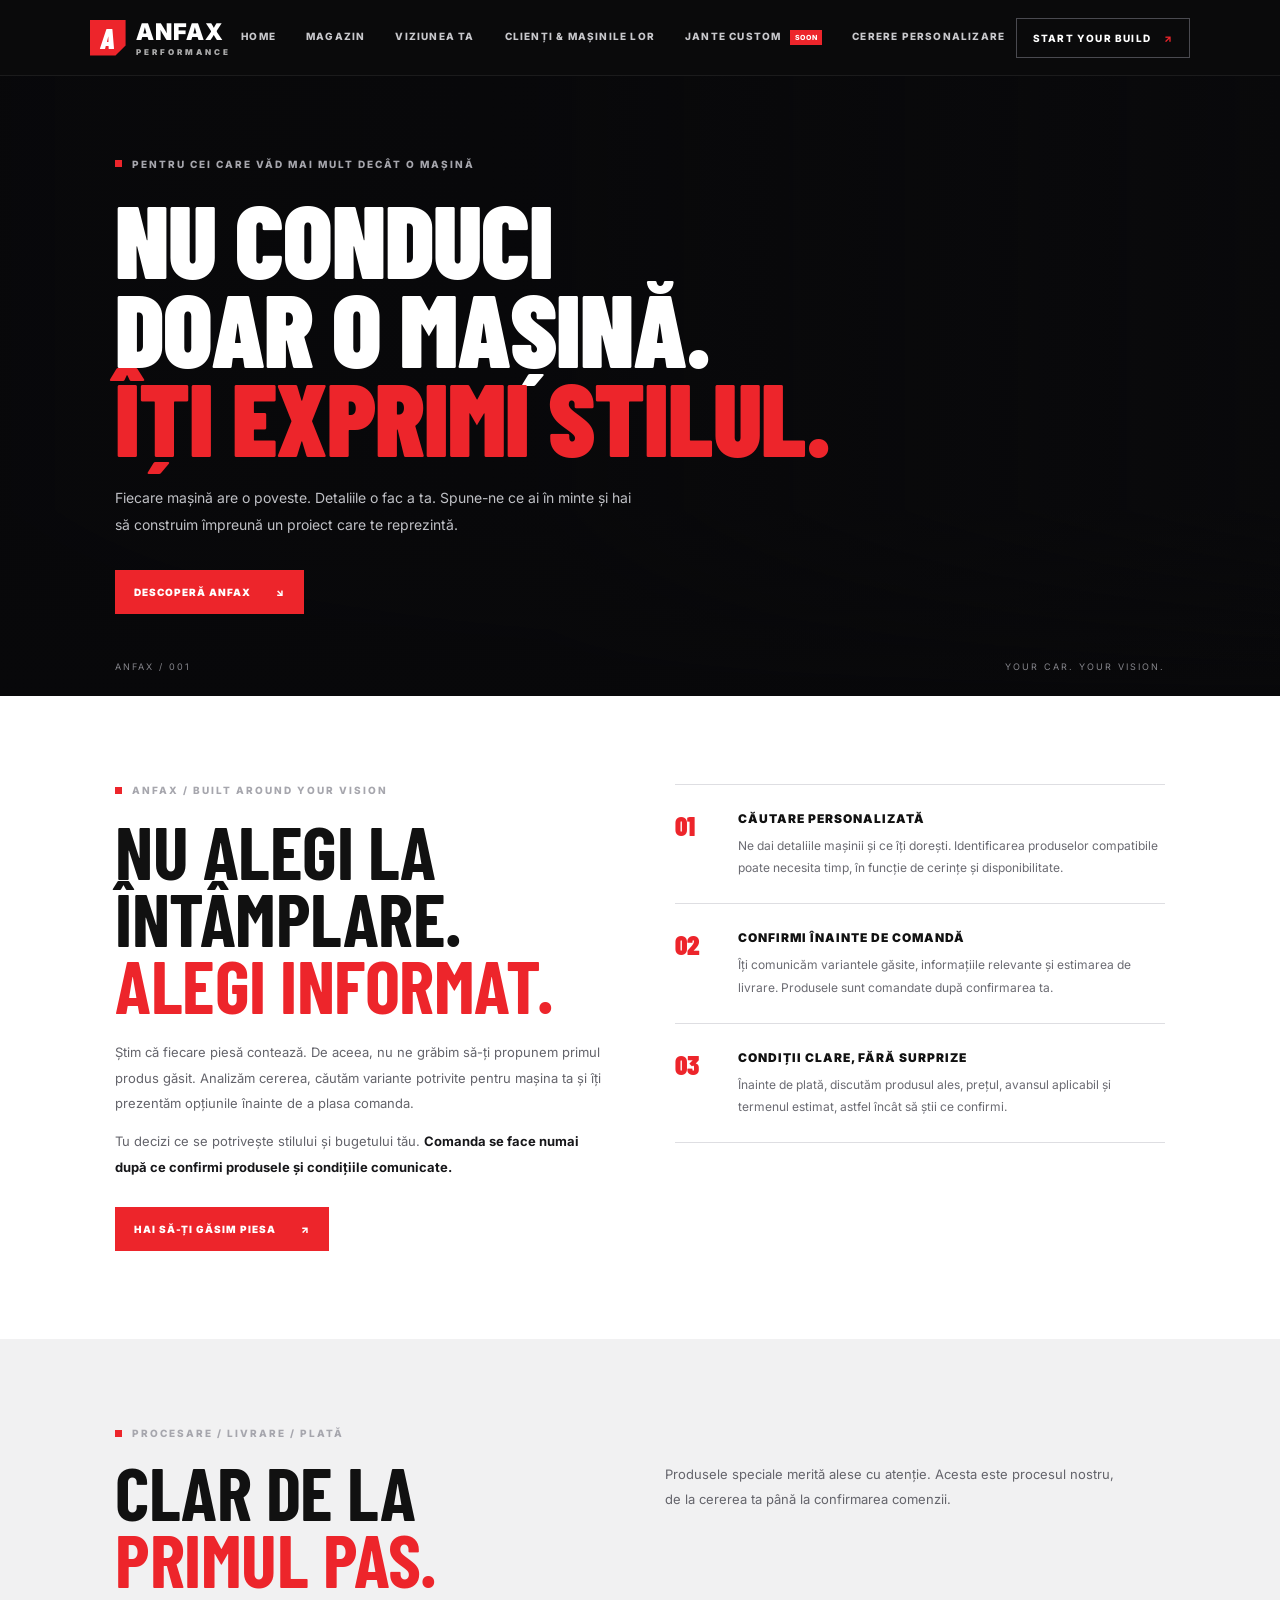
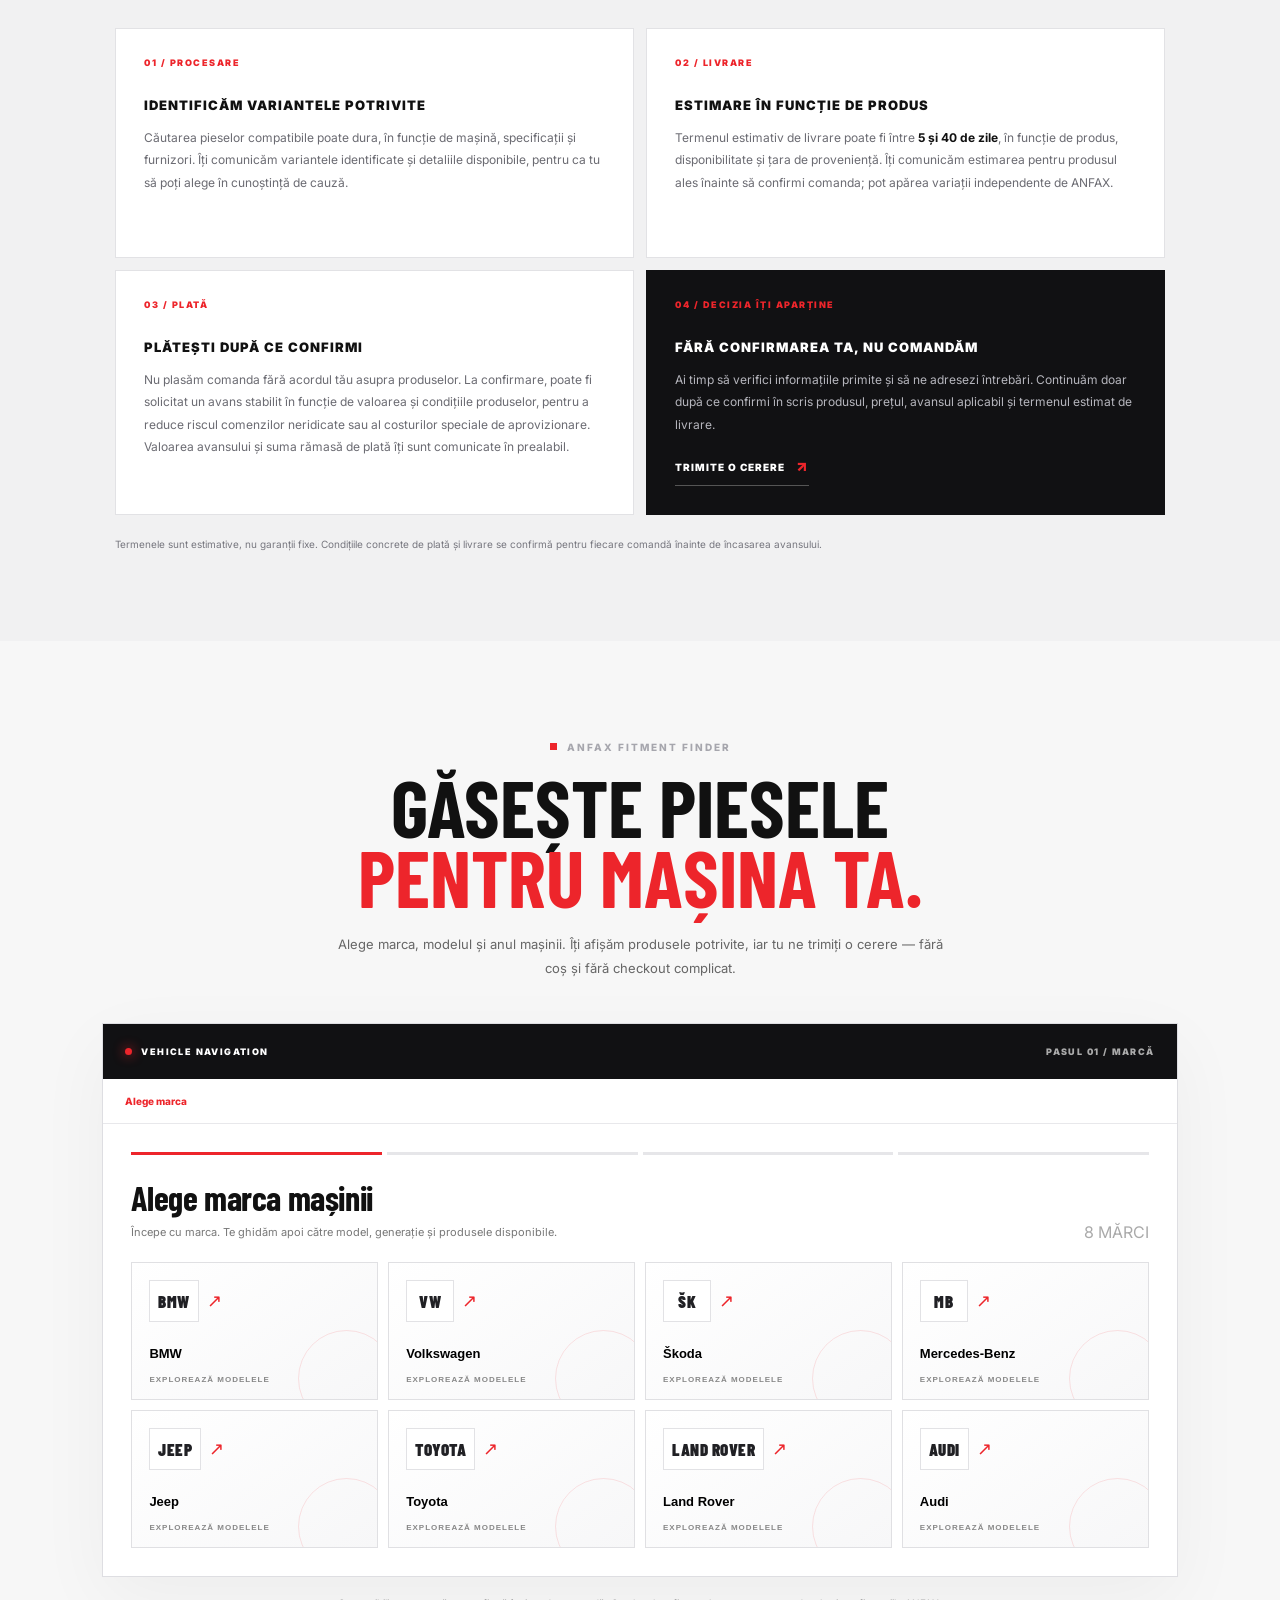
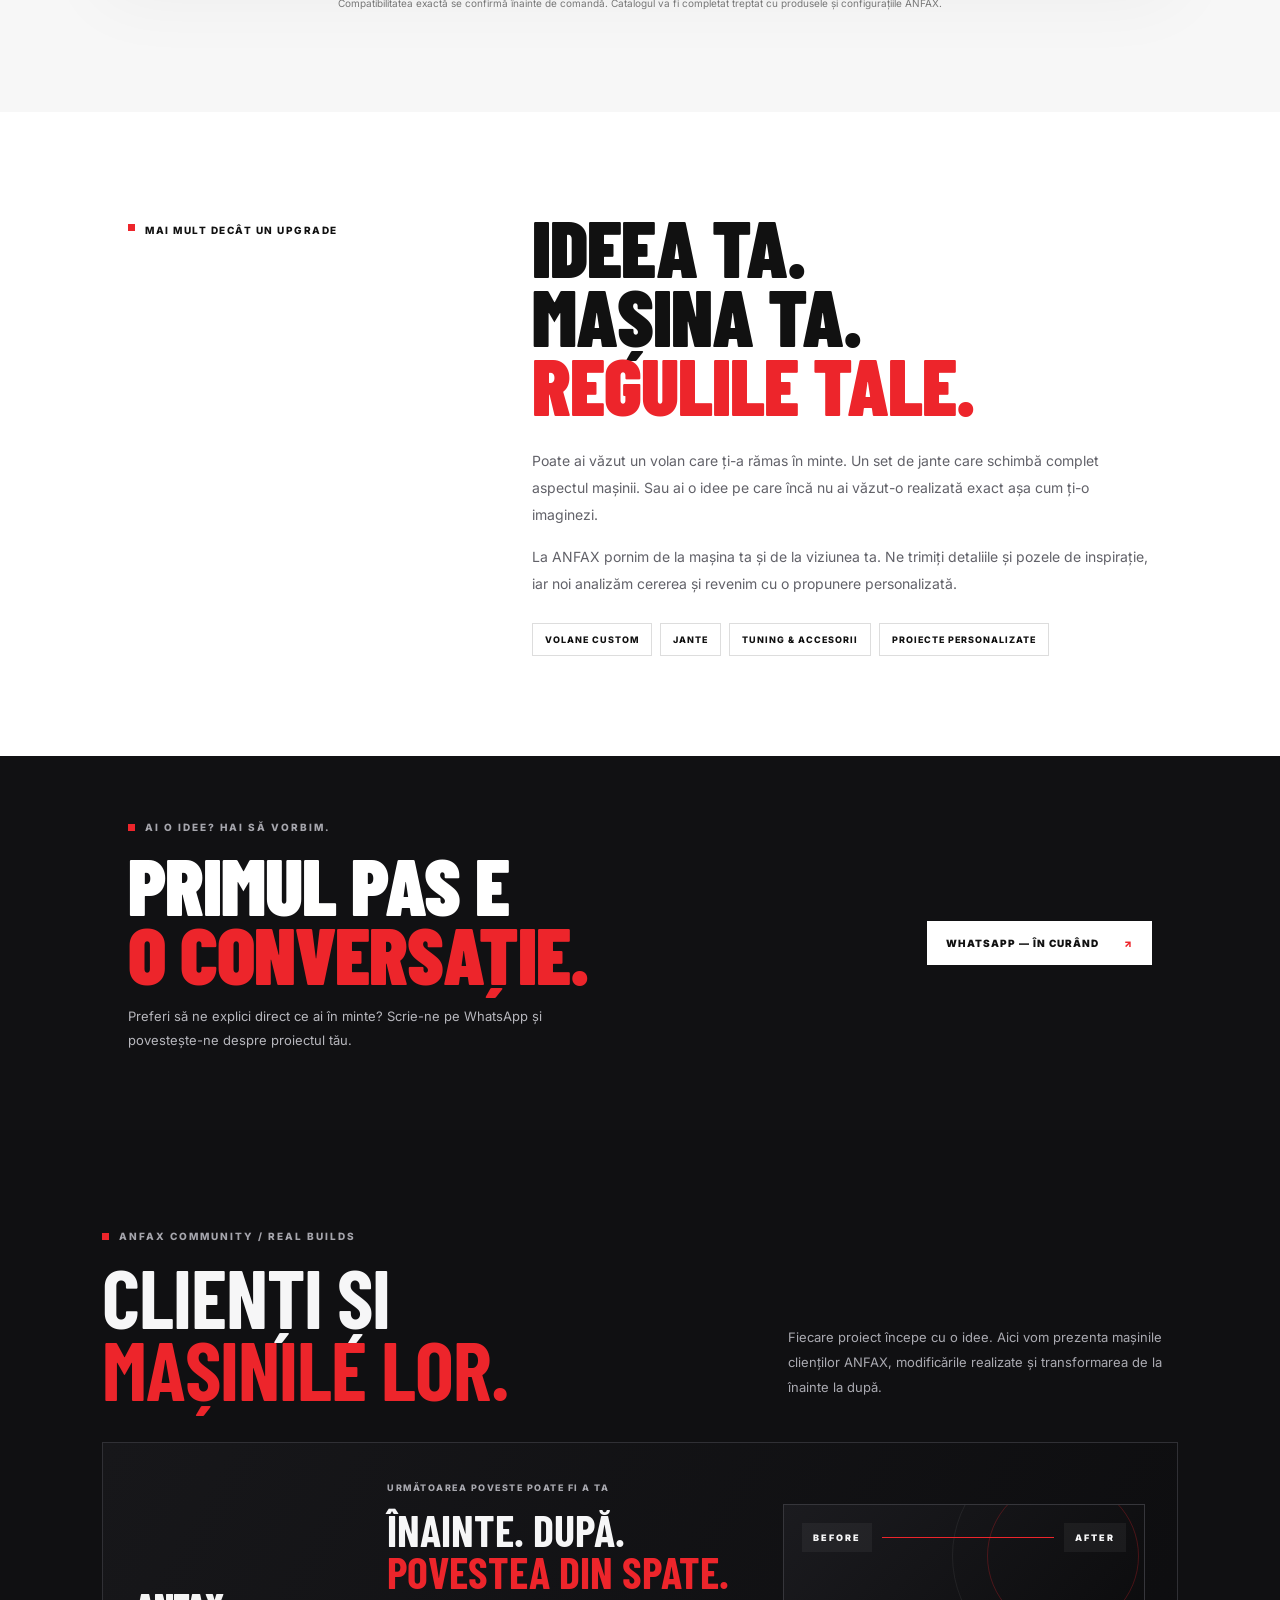
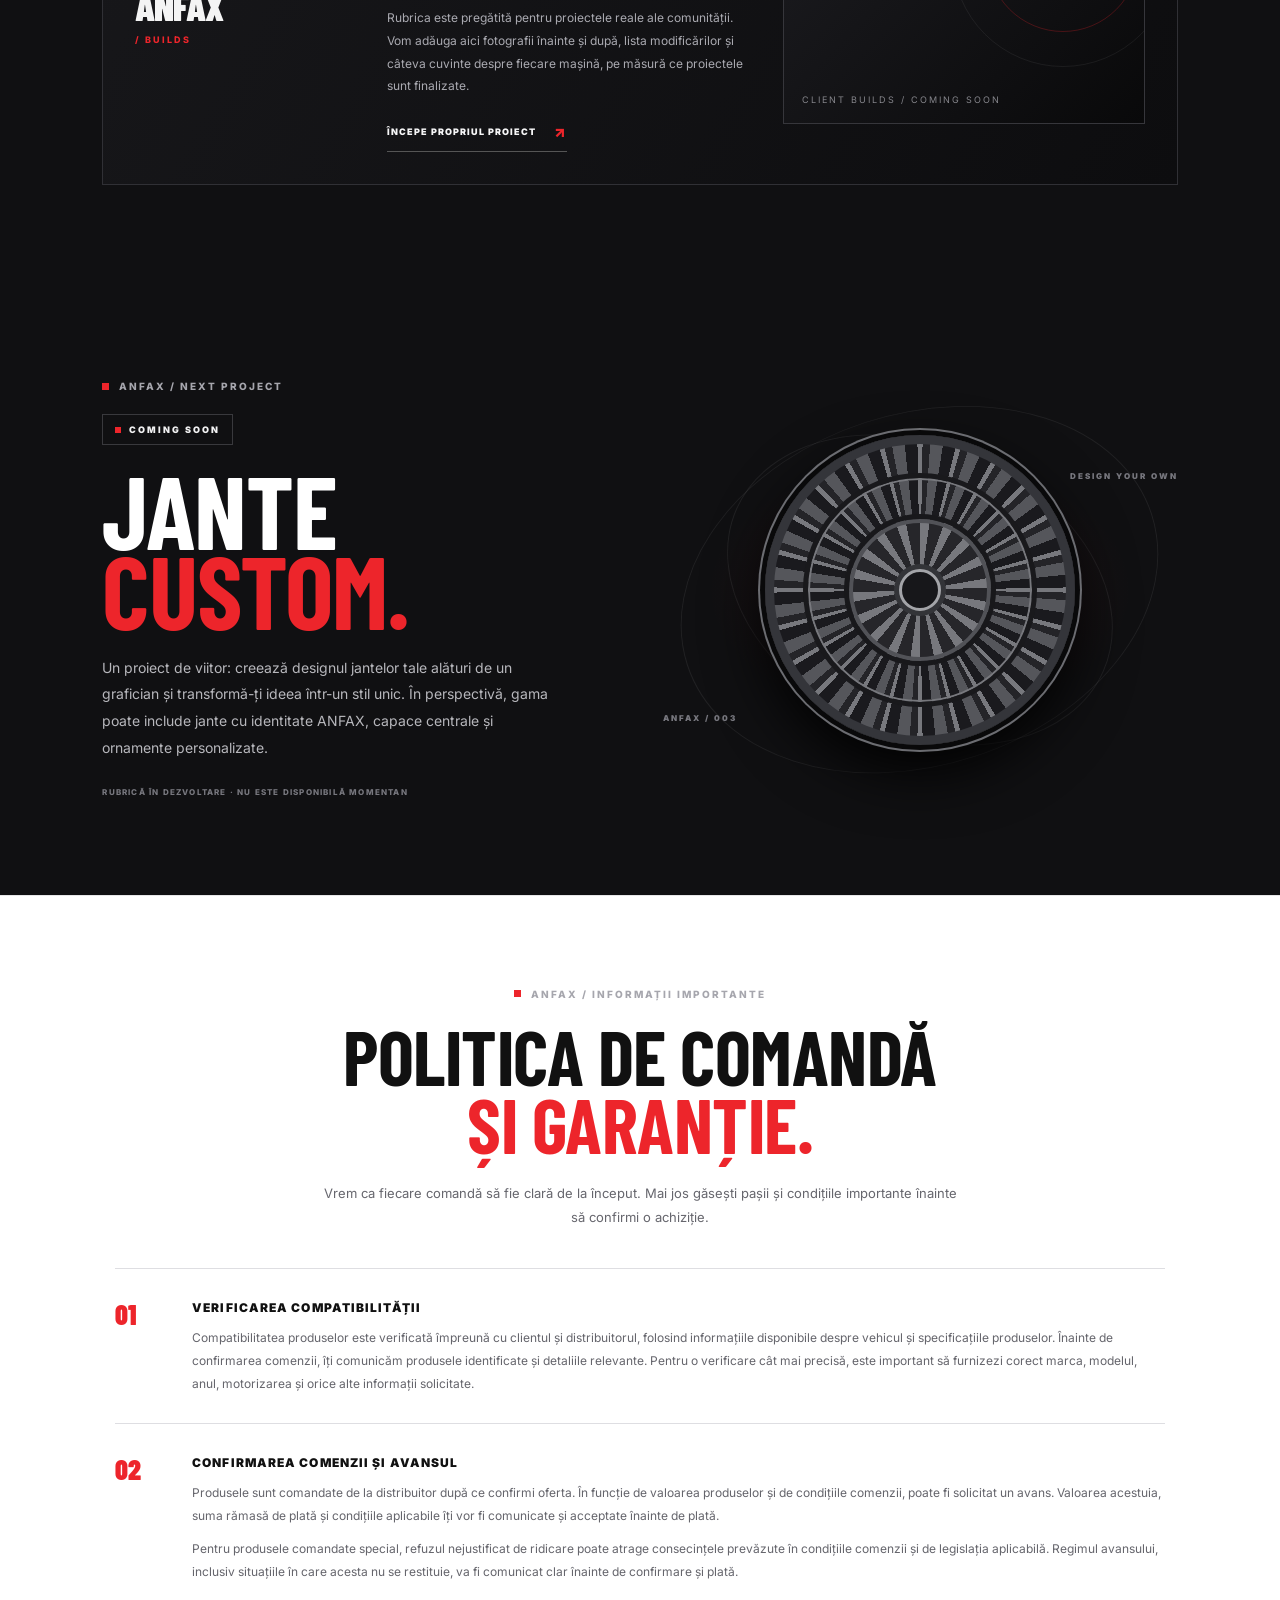
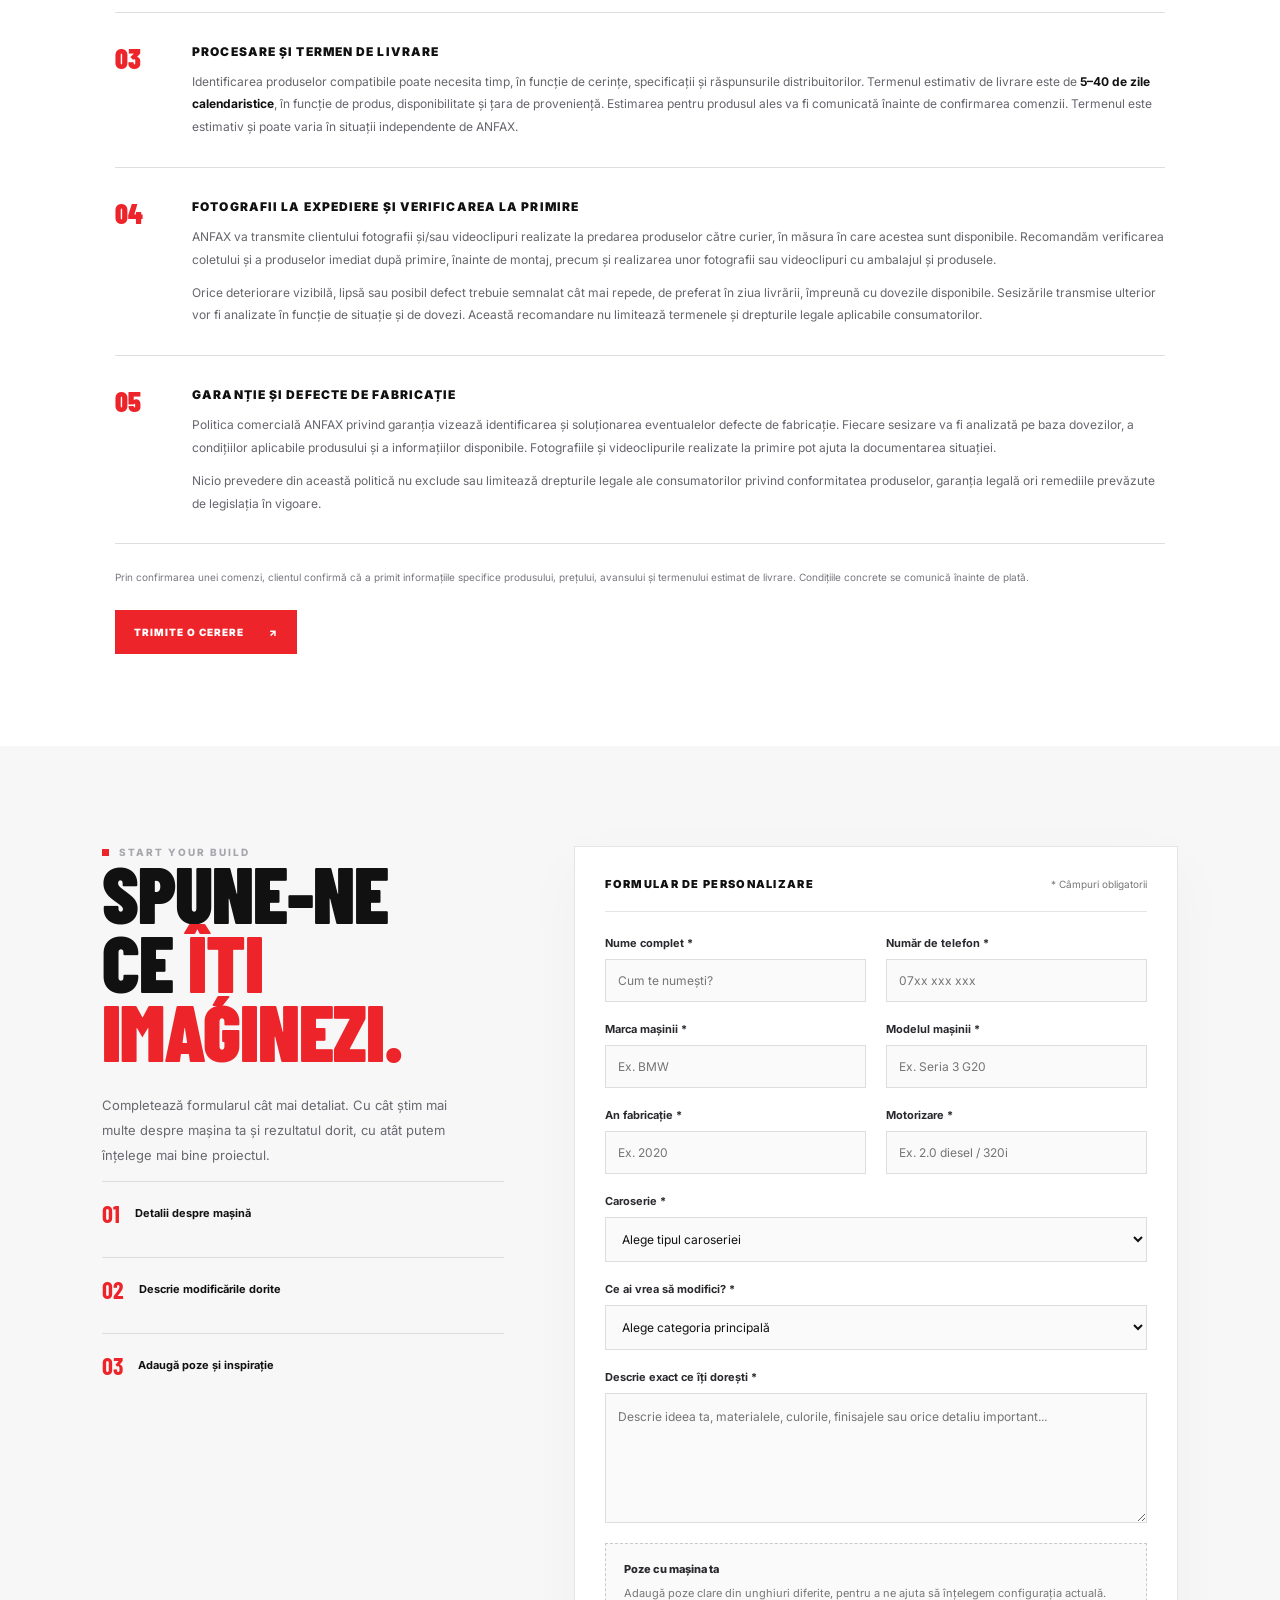
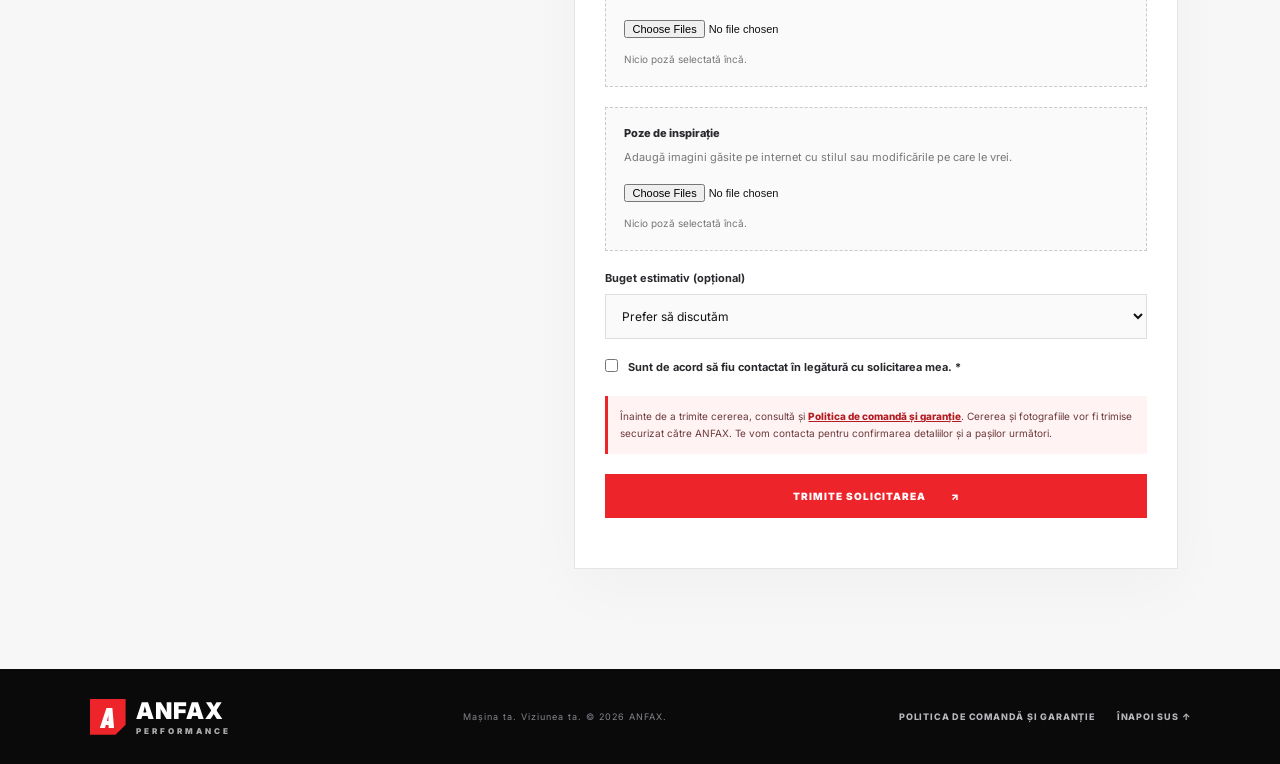
==== commit 5598916a: "Add files via upload" ====
--- a/index.html
+++ b/index.html
@@ -243,8 +243,8 @@
             <select name="budget"><option value="">Prefer să discutăm</option><option>Sub 500 €</option><option>500–1.000 €</option><option>1.000–2.500 €</option><option>2.500–5.000 €</option><option>Peste 5.000 €</option></select>
           </label>
           <label class="consent full"><input type="checkbox" name="consent" required> Sunt de acord să fiu contactat în legătură cu solicitarea mea. *</label>
-          <div class="full form-note">Înainte de a trimite cererea, consultă și <a href="#politica-comenzi">Politica de comandă și garanție</a>. În această versiune de test, formularul nu încarcă pozele pe un server. După conectarea numărului de WhatsApp, detaliile vor putea fi pregătite într-un mesaj, iar pozele vor trebui atașate separat sau vom integra un serviciu de încărcare.</div>
-          <button class="btn btn-red full submit-btn" type="submit">PREGĂTEȘTE SOLICITAREA <span>↗</span></button>
+          <div class="full form-note">Înainte de a trimite cererea, consultă și <a href="#politica-comenzi">Politica de comandă și garanție</a>. Cererea și fotografiile vor fi trimise securizat către ANFAX. Te vom contacta pentru confirmarea detaliilor și a pașilor următori.</div>
+          <button class="btn btn-red full submit-btn" type="submit">TRIMITE SOLICITAREA <span>↗</span></button>
           <p class="form-status full" id="formStatus" aria-live="polite"></p>
         </div>
       </form>
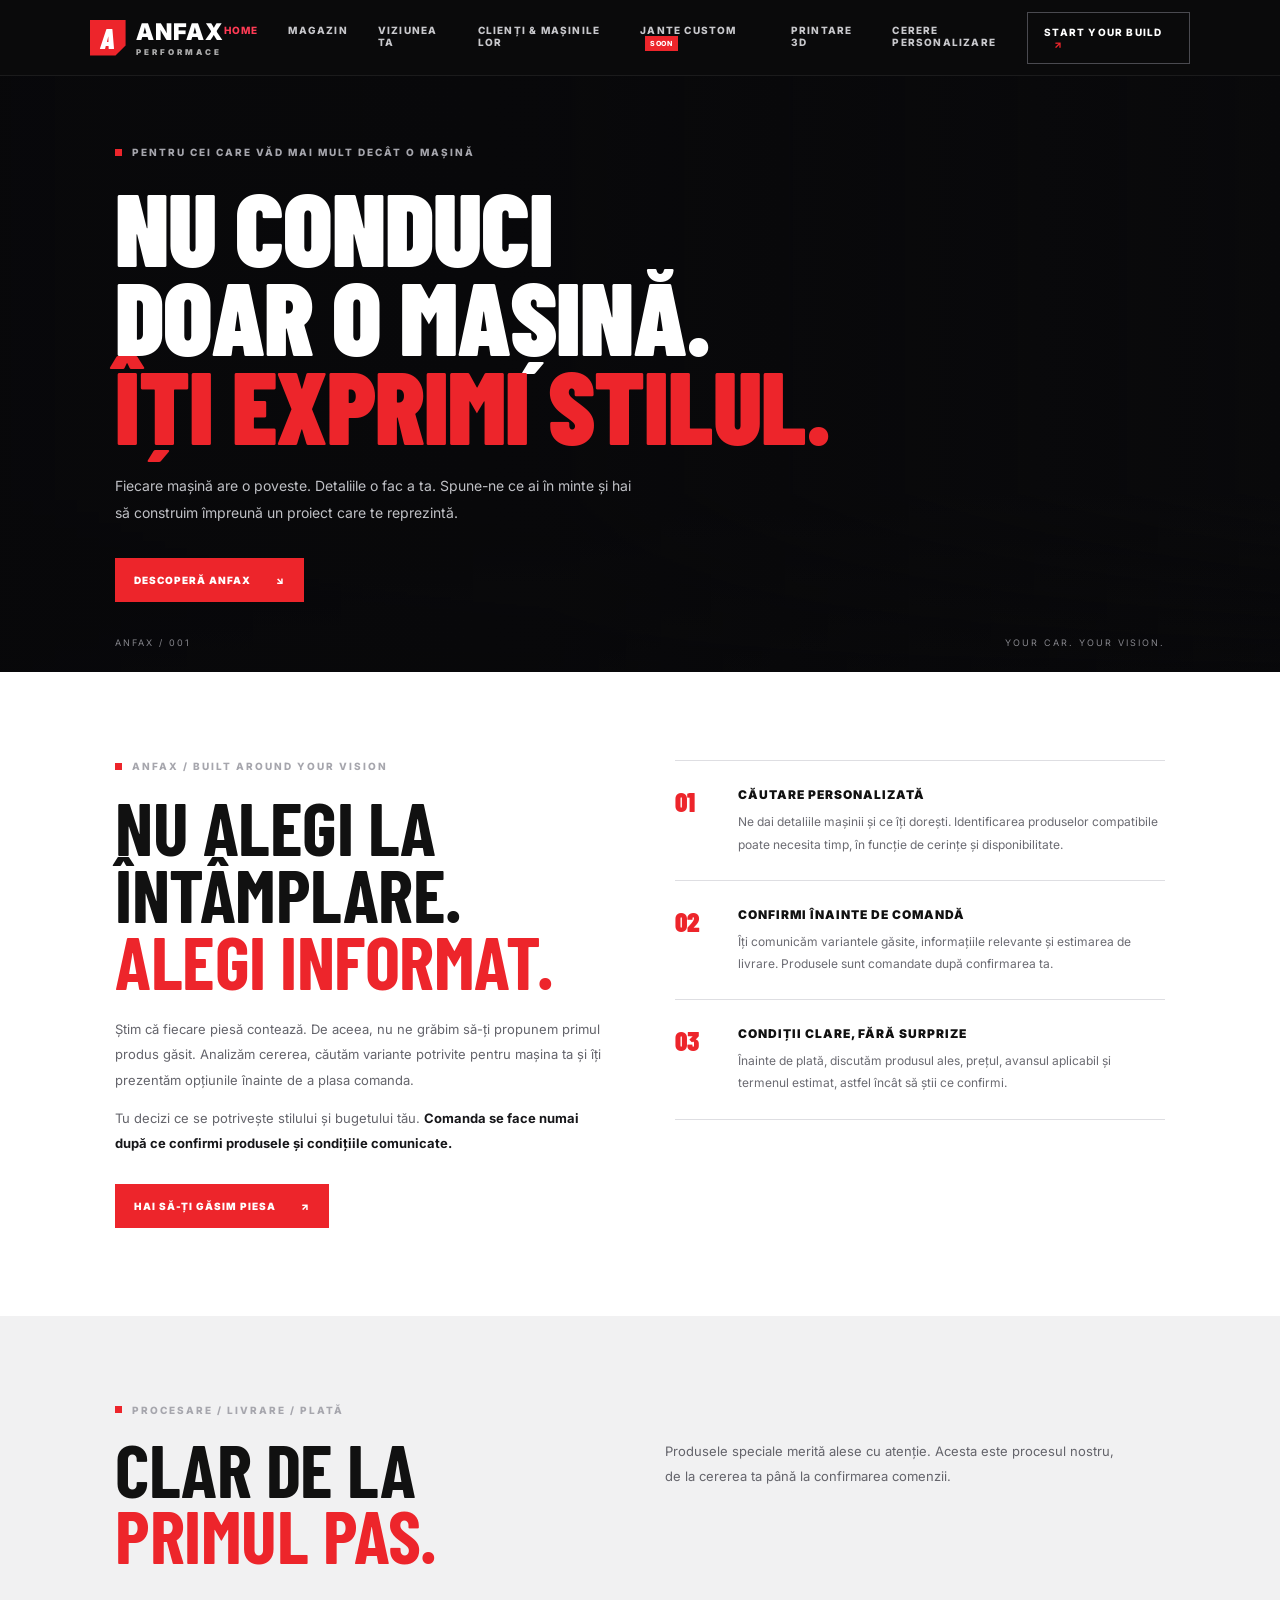
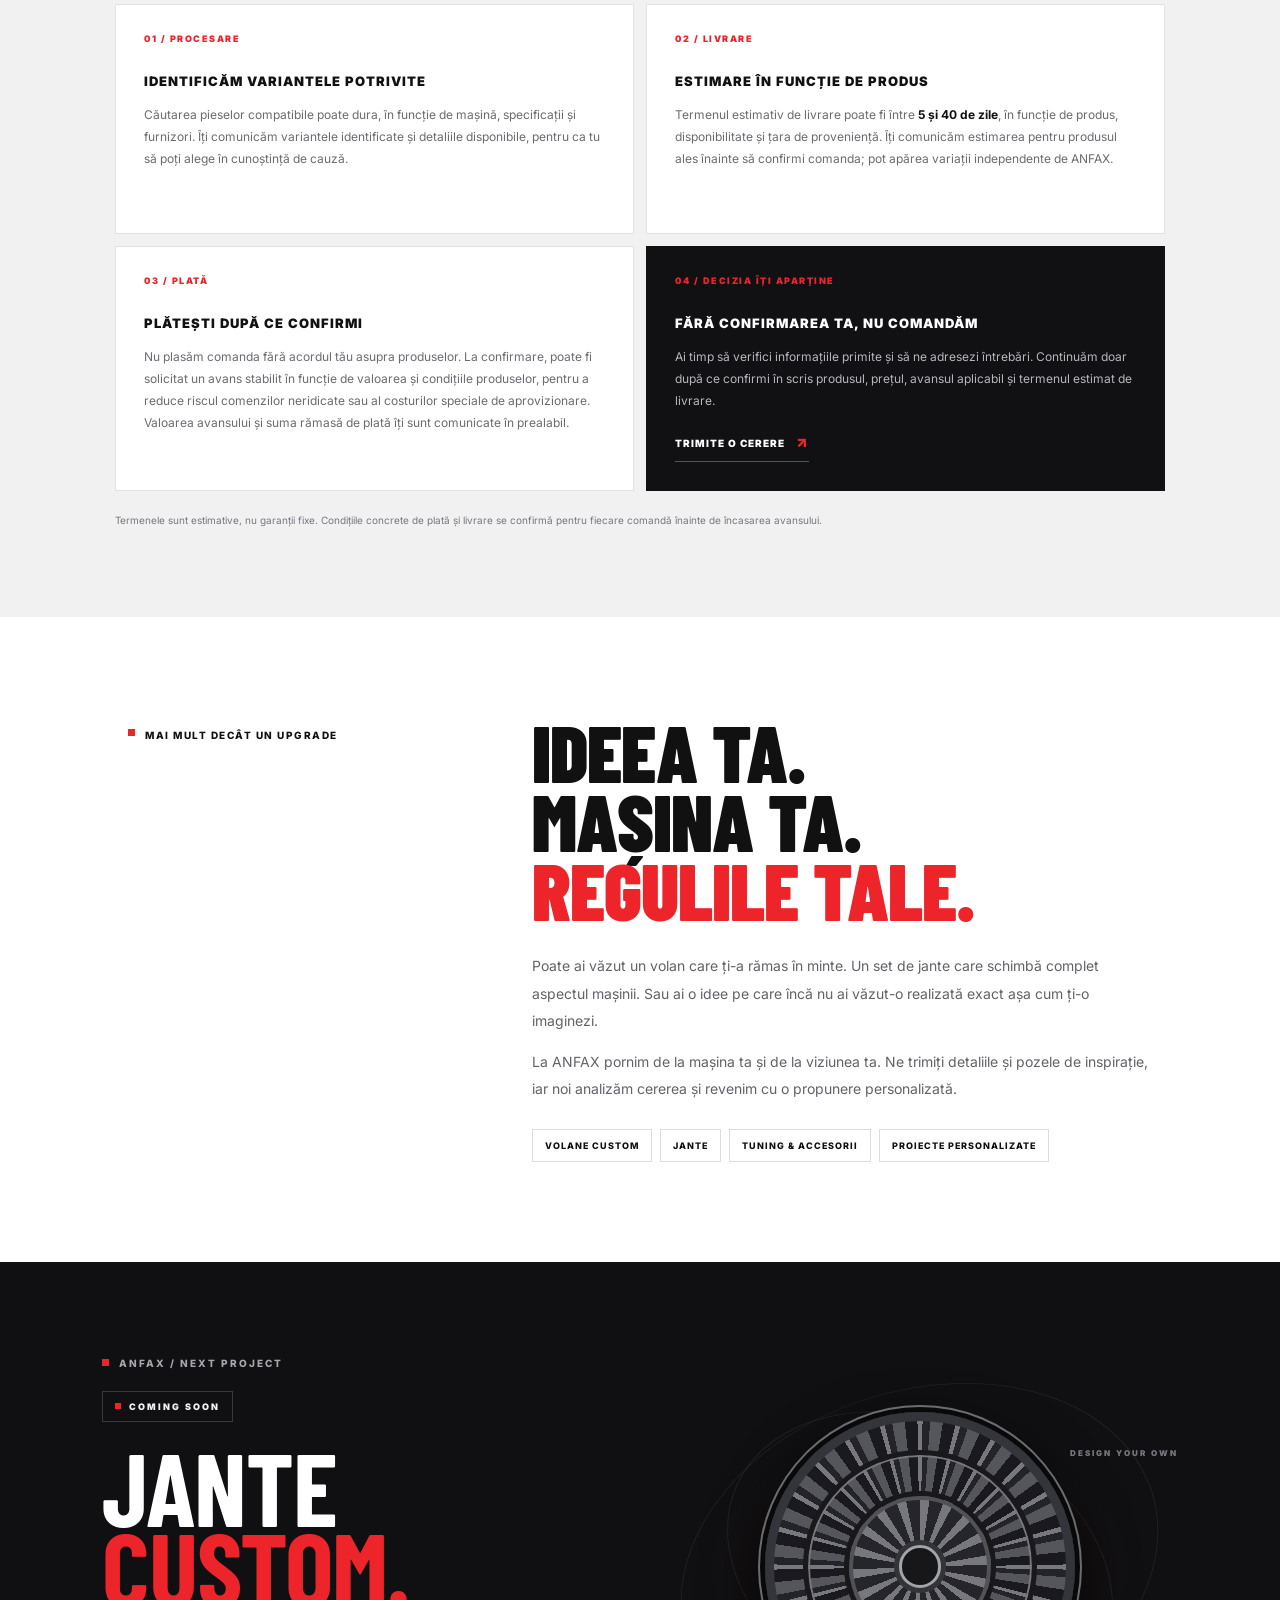
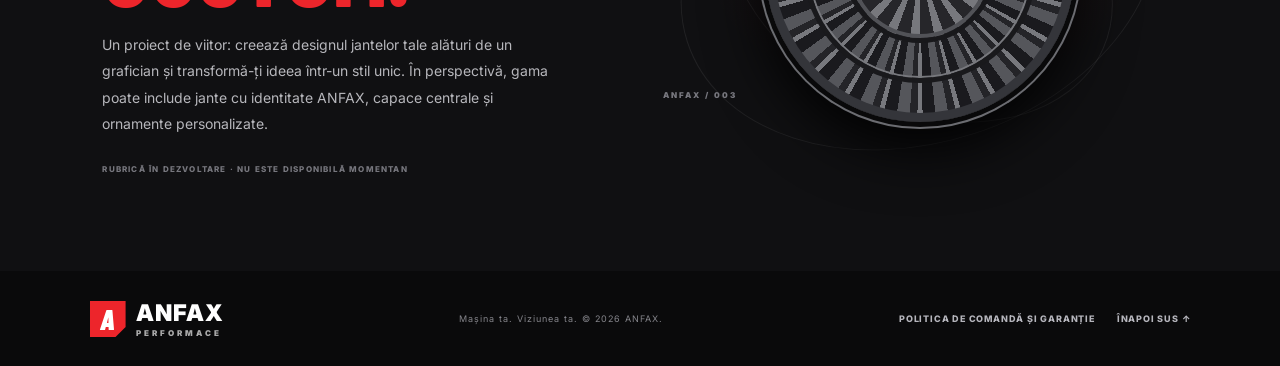
==== commit 7c8724a4: "Add files via upload" ====
--- a/index.html
+++ b/index.html
@@ -5,18 +5,21 @@
   <meta name="viewport" content="width=device-width, initial-scale=1">
   <meta name="theme-color" content="#0a0a0b">
   <meta name="description" content="ANFAX — transformă-ți ideile în realitate. Personalizare auto, volane custom, jante, tuning și accesorii alese pentru mașina ta.">
-  <title>ANFAX — Mașina ta. Viziunea ta.</title>
+  <title>ANFAX Performace — Personalizare auto</title>
   <link rel="preconnect" href="https://fonts.googleapis.com">
   <link rel="preconnect" href="https://fonts.gstatic.com" crossorigin>
   <link href="https://fonts.googleapis.com/css2?family=Barlow+Condensed:wght@500;600;700;800;900&family=Inter:wght@400;500;600;700;800&display=swap" rel="stylesheet">
   <link rel="stylesheet" href="style.css">
+
+  
+
 </head>
-<body>
+<body data-page="home">
   <header class="nav">
-    <a class="brand" href="#home" aria-label="ANFAX Home"><span class="brand-mark">A</span><span>ANFAX<small>PERFORMANCE</small></span></a>
+    <a class="brand" href="index.html" aria-label="ANFAX Home"><span class="brand-mark">A</span><span>ANFAX<small>PERFORMACE</small></span></a>
     <button class="menu-toggle" id="menuToggle" aria-label="Deschide meniul">☰</button>
-    <nav id="navLinks"><a href="#home">HOME</a><a href="#magazin">MAGAZIN</a><a href="#viziune">VIZIUNEA TA</a><a href="#clienti">CLIENȚI & MAȘINILE LOR</a><a href="#jante-custom">JANTE CUSTOM <span class="nav-soon">SOON</span></a><a href="#cerere">CERERE PERSONALIZARE</a></nav>
-    <a class="nav-cta" href="#cerere">START YOUR BUILD <span>↗</span></a>
+    <nav id="navLinks"><a href="index.html">HOME</a><a href="magazin.html">MAGAZIN</a><a href="index.html#viziune">VIZIUNEA TA</a><a href="clienti.html">CLIENȚI & MAȘINILE LOR</a><a href="index.html#jante-custom">JANTE CUSTOM <span class="nav-soon">SOON</span></a><a href="printare-3d.html">PRINTARE 3D</a><a href="cerere.html">CERERE PERSONALIZARE</a></nav>
+    <a class="nav-cta" href="cerere.html">START YOUR BUILD <span>↗</span></a>
   </header>
 
   <main>
@@ -26,7 +29,7 @@
         <div class="eyebrow"><span class="red-dot"></span> PENTRU CEI CARE VĂD MAI MULT DECÂT O MAȘINĂ</div>
         <h1>NU CONDUCI<br>DOAR O MAȘINĂ.<br><em>ÎȚI EXPRIMI STILUL.</em></h1>
         <p>Fiecare mașină are o poveste. Detaliile o fac a ta. Spune-ne ce ai în minte și hai să construim împreună un proiect care te reprezintă.</p>
-        <a class="btn btn-red" href="#viziune">DESCOPERĂ ANFAX <span>↘</span></a>
+        <a class="btn btn-red" href="index.html#viziune">DESCOPERĂ ANFAX <span>↘</span></a>
       </div>
       <div class="hero-note"><span>ANFAX / 001</span><span>YOUR CAR. YOUR VISION.</span></div>
     </section>
@@ -37,7 +40,7 @@
         <h2 id="homeTrustTitle">NU ALEGI LA ÎNTÂMPLARE.<br><em>ALEGI INFORMAT.</em></h2>
         <p>Știm că fiecare piesă contează. De aceea, nu ne grăbim să-ți propunem primul produs găsit. Analizăm cererea, căutăm variante potrivite pentru mașina ta și îți prezentăm opțiunile înainte de a plasa comanda.</p>
         <p>Tu decizi ce se potrivește stilului și bugetului tău. <strong>Comanda se face numai după ce confirmi produsele și condițiile comunicate.</strong></p>
-        <a class="btn btn-red" href="#cerere">HAI SĂ-ȚI GĂSIM PIESA <span>↗</span></a>
+        <a class="btn btn-red" href="cerere.html">HAI SĂ-ȚI GĂSIM PIESA <span>↗</span></a>
       </div>
       <div class="home-trust-points">
         <article class="trust-point"><span class="trust-number">01</span><div><h3>CĂUTARE PERSONALIZATĂ</h3><p>Ne dai detaliile mașinii și ce îți dorești. Identificarea produselor compatibile poate necesita timp, în funcție de cerințe și disponibilitate.</p></div></article>
@@ -56,7 +59,7 @@
         <article class="order-info-card"><span class="info-index">01 / PROCESARE</span><h3>IDENTIFICĂM VARIANTELE POTRIVITE</h3><p>Căutarea pieselor compatibile poate dura, în funcție de mașină, specificații și furnizori. Îți comunicăm variantele identificate și detaliile disponibile, pentru ca tu să poți alege în cunoștință de cauză.</p></article>
         <article class="order-info-card"><span class="info-index">02 / LIVRARE</span><h3>ESTIMARE ÎN FUNCȚIE DE PRODUS</h3><p>Termenul estimativ de livrare poate fi între <strong>5 și 40 de zile</strong>, în funcție de produs, disponibilitate și țara de proveniență. Îți comunicăm estimarea pentru produsul ales înainte să confirmi comanda; pot apărea variații independente de ANFAX.</p></article>
         <article class="order-info-card"><span class="info-index">03 / PLATĂ</span><h3>PLĂTEȘTI DUPĂ CE CONFIRMI</h3><p>Nu plasăm comanda fără acordul tău asupra produselor. La confirmare, poate fi solicitat un avans stabilit în funcție de valoarea și condițiile produselor, pentru a reduce riscul comenzilor neridicate sau al costurilor speciale de aprovizionare. Valoarea avansului și suma rămasă de plată îți sunt comunicate în prealabil.</p></article>
-        <article class="order-info-card order-info-card-dark"><span class="info-index">04 / DECIZIA ÎȚI APARȚINE</span><h3>FĂRĂ CONFIRMAREA TA, NU COMANDĂM</h3><p>Ai timp să verifici informațiile primite și să ne adresezi întrebări. Continuăm doar după ce confirmi în scris produsul, prețul, avansul aplicabil și termenul estimat de livrare.</p><a class="text-link" href="#cerere">TRIMITE O CERERE <span>↗</span></a></article>
+        <article class="order-info-card order-info-card-dark"><span class="info-index">04 / DECIZIA ÎȚI APARȚINE</span><h3>FĂRĂ CONFIRMAREA TA, NU COMANDĂM</h3><p>Ai timp să verifici informațiile primite și să ne adresezi întrebări. Continuăm doar după ce confirmi în scris produsul, prețul, avansul aplicabil și termenul estimat de livrare.</p><a class="text-link" href="cerere.html">TRIMITE O CERERE <span>↗</span></a></article>
       </div>
       <p class="order-info-footnote">Termenele sunt estimative, nu garanții fixe. Condițiile concrete de plată și livrare se confirmă pentru fiecare comandă înainte de încasarea avansului.</p>
     </section>
@@ -108,7 +111,7 @@
 
     <section class="whatsapp-strip">
       <div><div class="eyebrow"><span class="red-dot"></span> AI O IDEE? HAI SĂ VORBIM.</div><h2>PRIMUL PAS E<br><em>O CONVERSAȚIE.</em></h2><p>Preferi să ne explici direct ce ai în minte? Scrie-ne pe WhatsApp și povestește-ne despre proiectul tău.</p></div>
-      <a class="btn btn-light" id="whatsappButton" href="#cerere">WHATSAPP — ÎN CURÂND <span>↗</span></a>
+      <a class="btn btn-light" id="whatsappButton" href="cerere.html">WHATSAPP — ÎN CURÂND <span>↗</span></a>
     </section>
 
 
@@ -126,7 +129,7 @@
           <span class="empty-label">URMĂTOAREA POVESTE POATE FI A TA</span>
           <h3>ÎNAINTE. DUPĂ.<br><em>POVESTEA DIN SPATE.</em></h3>
           <p>Rubrica este pregătită pentru proiectele reale ale comunității. Vom adăuga aici fotografii înainte și după, lista modificărilor și câteva cuvinte despre fiecare mașină, pe măsură ce proiectele sunt finalizate.</p>
-          <a class="text-link" href="#cerere">ÎNCEPE PROPRIUL PROIECT <span>↗</span></a>
+          <a class="text-link" href="cerere.html">ÎNCEPE PROPRIUL PROIECT <span>↗</span></a>
         </div>
         <div class="empty-visual" aria-hidden="true">
           <div class="before-after"><span>BEFORE</span><i></i><span>AFTER</span></div>
@@ -153,6 +156,58 @@
       </div>
     </section>
 
+
+    <section class="anfax-3d-section" id="printare-3d">
+      <div class="anfax-3d-inner">
+        <div class="anfax-3d-copy">
+          <div class="eyebrow"><span class="red-dot"></span> ANFAX / PROIECTE PERSONALIZATE</div>
+          <span class="anfax-3d-kicker">PRINTARE 3D · PLASTIC & ABS</span>
+          <h2>PIESE RUPTE.<br>IDEI NOI.<br><em>CREATE PENTRU TINE.</em></h2>
+          <p class="anfax-3d-lead">Realizăm piese auto din plastic și ABS pentru interior și exterior — de la componente deteriorate sau greu de găsit, până la elemente custom proiectate după cerințele tale.</p>
+          <a class="btn btn-red" href="cerere.html" data-3d-request>DESCRIE PROIECTUL <span>↗</span></a>
+          <p class="anfax-3d-small">Fiecare piesă este evaluată individual înainte de confirmarea prețului și a lucrării.</p>
+        </div>
+        <div class="anfax-3d-visual" aria-hidden="true">
+          <div class="anfax-3d-ring anfax-3d-ring-one"></div>
+          <div class="anfax-3d-ring anfax-3d-ring-two"></div>
+          <div class="anfax-3d-object">
+            <span class="anfax-3d-object-top"></span>
+            <span class="anfax-3d-object-hole anfax-3d-hole-one"></span>
+            <span class="anfax-3d-object-hole anfax-3d-hole-two"></span>
+            <span class="anfax-3d-object-slot"></span>
+          </div>
+          <span class="anfax-3d-visual-label">DESIGNED / SCANNED / PRINTED</span>
+          <span class="anfax-3d-visual-index">ANFAX / 3D</span>
+        </div>
+      </div>
+      <div class="anfax-3d-features">
+        <article class="anfax-3d-card">
+          <span class="anfax-3d-number">01 / PIESE AUTO</span>
+          <h3>REPARĂM CE S-A RUPT</h3>
+          <p>Capace, suporturi, adaptoare, ornamente și alte componente din plastic pentru interior sau exterior, în funcție de geometrie și utilizare.</p>
+        </article>
+        <article class="anfax-3d-card">
+          <span class="anfax-3d-number">02 / CUSTOM</span>
+          <h3>CREĂM CE ÎȚI IMAGINEZI</h3>
+          <p>Elemente personalizate, proiecte unicat și componente realizate după ideea clientului, atunci când soluția este fezabilă tehnic.</p>
+        </article>
+        <article class="anfax-3d-card">
+          <span class="anfax-3d-number">03 / SCANARE & MĂSURARE</span>
+          <h3>MAI MULTE MODURI DE LUCRU</h3>
+          <p>Putem porni de la o scanare cu telefonul, de la măsurători furnizate de client și confirmate înainte de producție sau de la o scanare cu scanner 3D realizată de ANFAX.</p>
+        </article>
+      </div>
+      <div class="anfax-3d-bottom">
+        <div>
+          <div class="eyebrow"><span class="red-dot"></span> MATERIAL & COST</div>
+          <h3>PREȚUL SE STABILEȘTE<br><em>ÎN FUNCȚIE DE PROIECT.</em></h3>
+          <p>Luăm în calcul dimensiunile, complexitatea, timpul de proiectare și printare, materialele folosite și eventualele operațiuni suplimentare. Alegerea între plastic, ABS sau alt material potrivit se face în funcție de utilizarea piesei.</p>
+        </div>
+        <a class="btn btn-light" href="cerere.html" data-3d-request>SOLICITĂ O EVALUARE <span>↗</span></a>
+      </div>
+      <p class="anfax-3d-note">Fezabilitatea și rezistența se evaluează pentru fiecare piesă. Componentele critice pentru siguranță necesită verificare și validare adecvată înainte de orice utilizare.</p>
+    </section>
+
     <section class="policy-section" id="politica-comenzi">
       <div class="policy-heading">
         <div class="eyebrow"><span class="red-dot"></span> ANFAX / INFORMAȚII IMPORTANTE</div>
@@ -195,7 +250,7 @@
         </article>
       </div>
       <p class="policy-footnote">Prin confirmarea unei comenzi, clientul confirmă că a primit informațiile specifice produsului, prețului, avansului și termenului estimat de livrare. Condițiile concrete se comunică înainte de plată.</p>
-      <a class="btn btn-red" href="#cerere">TRIMITE O CERERE <span>↗</span></a>
+      <a class="btn btn-red" href="cerere.html">TRIMITE O CERERE <span>↗</span></a>
     </section>
 
     <section class="request-section" id="cerere">
@@ -223,7 +278,7 @@
           </label>
           <label class="full">Ce ai vrea să modifici? *
             <select name="project" required>
-              <option value="">Alege categoria principală</option><option>Volan custom</option><option>Jante</option><option>Interior</option><option>Exterior / body kit</option><option>Evacuare / tuning</option><option>Mai multe modificări</option><option>Alt proiect personalizat</option>
+              <option value="">Alege categoria principală</option><option>Volan custom</option><option>Jante</option><option>Interior</option><option>Exterior / body kit</option><option>Evacuare / tuning</option><option>Mai multe modificări</option><option>Printare 3D — piese din plastic / ABS</option><option>Alt proiect personalizat</option>
             </select>
           </label>
           <label class="full">Descrie exact ce îți dorești *<textarea name="description" rows="5" required placeholder="Descrie ideea ta, materialele, culorile, finisajele sau orice detaliu important..."></textarea></label>
@@ -243,15 +298,28 @@
             <select name="budget"><option value="">Prefer să discutăm</option><option>Sub 500 €</option><option>500–1.000 €</option><option>1.000–2.500 €</option><option>2.500–5.000 €</option><option>Peste 5.000 €</option></select>
           </label>
           <label class="consent full"><input type="checkbox" name="consent" required> Sunt de acord să fiu contactat în legătură cu solicitarea mea. *</label>
-          <div class="full form-note">Înainte de a trimite cererea, consultă și <a href="#politica-comenzi">Politica de comandă și garanție</a>. Cererea și fotografiile vor fi trimise securizat către ANFAX. Te vom contacta pentru confirmarea detaliilor și a pașilor următori.</div>
-          <button class="btn btn-red full submit-btn" type="submit">TRIMITE SOLICITAREA <span>↗</span></button>
+          <div class="full form-note">Înainte de a trimite cererea, consultă și <a href="cerere.html#politica-comenzi">Politica de comandă și garanție</a>. În această versiune de test, formularul nu încarcă pozele pe un server. După conectarea numărului de WhatsApp, detaliile vor putea fi pregătite într-un mesaj, iar pozele vor trebui atașate separat sau vom integra un serviciu de încărcare.</div>
+          <button class="btn btn-red full submit-btn" type="submit">PREGĂTEȘTE SOLICITAREA <span>↗</span></button>
           <p class="form-status full" id="formStatus" aria-live="polite"></p>
         </div>
       </form>
     </section>
   </main>
 
-  <footer><a class="brand" href="#home"><span class="brand-mark">A</span><span>ANFAX<small>PERFORMANCE</small></span></a><p>Mașina ta. Viziunea ta. © <span id="year"></span> ANFAX.</p><div class="footer-links"><a href="#politica-comenzi">POLITICA DE COMANDĂ ȘI GARANȚIE</a><a href="#home">ÎNAPOI SUS ↑</a></div></footer>
+  <footer><a class="brand" href="index.html"><span class="brand-mark">A</span><span>ANFAX<small>PERFORMACE</small></span></a><p>Mașina ta. Viziunea ta. © <span id="year"></span> ANFAX.</p><div class="footer-links"><a href="cerere.html#politica-comenzi">POLITICA DE COMANDĂ ȘI GARANȚIE</a><a href="index.html">ÎNAPOI SUS ↑</a></div></footer>
+
+  <script>
+    document.querySelectorAll('[data-3d-request]').forEach(function(link){
+      link.addEventListener('click', function(){
+        var projectSelect = document.querySelector('#requestForm select[name="project"]');
+        if (projectSelect) projectSelect.value = 'Printare 3D — piese din plastic / ABS';
+      });
+    });
+  </script>
+
   <script src="script.js"></script>
+<script>
+      (function(){var p=document.body.getAttribute('data-page');var map={home:'index.html',clients:'clienti.html',shop:'magazin.html',request:'cerere.html',print3d:'printare-3d.html'};document.querySelectorAll('#navLinks a').forEach(function(a){if(a.getAttribute('href')===map[p])a.classList.add('active-page');});})();
+    </script>
 </body>
 </html>
--- a/style.css
+++ b/style.css
@@ -184,3 +184,60 @@
 .footer-links a:hover{color:var(--red)}
 @media(max-width:850px){.policy-section{padding:70px 7%}.policy-section>.btn{margin-left:0}.footer-links{width:100%;gap:16px}}
 @media(max-width:520px){.policy-section{padding:58px 6%}.policy-item{grid-template-columns:34px 1fr;gap:12px;padding:23px 0}.policy-number{font-size:24px}.policy-item h3{font-size:11px;line-height:1.5}.policy-item p{font-size:11px}.policy-heading h2{font-size:52px}}
+
+
+/* ANFAX Performace — Printare 3D */
+
+    .anfax-3d-section{padding:clamp(64px,8vw,120px) clamp(20px,6vw,90px);background:linear-gradient(145deg,#101012 0%,#171719 55%,#0b0b0d 100%);color:#f6f6f6;border-top:1px solid rgba(255,255,255,.08);border-bottom:1px solid rgba(255,255,255,.08);overflow:hidden}
+    .anfax-3d-inner{max-width:1320px;margin:0 auto;display:grid;grid-template-columns:minmax(0,1.08fr) minmax(280px,.92fr);gap:clamp(36px,7vw,100px);align-items:center}
+    .anfax-3d-kicker{display:inline-flex;margin:18px 0 0;padding:8px 12px;border:1px solid rgba(235,40,48,.55);color:#ff555c;font-size:11px;font-weight:800;letter-spacing:.16em}
+    .anfax-3d-copy h2{font-family:'Barlow Condensed',sans-serif;font-size:clamp(44px,6vw,82px);line-height:.92;letter-spacing:-.025em;margin:22px 0}
+    .anfax-3d-copy h2 em,.anfax-3d-bottom h3 em{color:#f13a42;font-style:normal}
+    .anfax-3d-lead{max-width:650px;color:#c4c4c8;line-height:1.8;font-size:16px;margin:0 0 28px}
+    .anfax-3d-small,.anfax-3d-note{color:#96969d;font-size:12px;line-height:1.7}
+    .anfax-3d-small{margin-top:18px}
+    .anfax-3d-visual{position:relative;min-height:360px;display:grid;place-items:center;isolation:isolate}
+    .anfax-3d-ring{position:absolute;border:1px solid rgba(240,55,63,.3);border-radius:50%;aspect-ratio:1}
+    .anfax-3d-ring-one{width:min(88%,390px);transform:rotate(-24deg) scaleY(.72)}
+    .anfax-3d-ring-two{width:min(68%,300px);transform:rotate(38deg) scaleY(.72);border-color:rgba(255,255,255,.16)}
+    .anfax-3d-object{position:relative;width:min(60%,250px);height:190px;background:linear-gradient(145deg,#35353a,#17171a 58%,#09090a);border:1px solid #55555c;border-radius:24px 34px 20px 28px;transform:perspective(650px) rotateX(52deg) rotateZ(-26deg);box-shadow:18px 24px 0 #09090a,28px 34px 45px rgba(0,0,0,.65),inset 2px 2px 4px rgba(255,255,255,.15)}
+    .anfax-3d-object-top{position:absolute;inset:12px;border:1px dashed rgba(255,255,255,.25);border-radius:16px}
+    .anfax-3d-object-hole{position:absolute;width:34px;height:34px;border:7px solid #0b0b0d;border-radius:50%;box-shadow:inset 0 0 0 1px #68686e,0 0 0 1px #45454a}
+    .anfax-3d-hole-one{left:25px;top:24px}.anfax-3d-hole-two{right:25px;bottom:24px}
+    .anfax-3d-object-slot{position:absolute;width:80px;height:15px;left:calc(50% - 40px);top:calc(50% - 7px);border-radius:10px;background:#0a0a0b;border:1px solid #45454a}
+    .anfax-3d-visual-label,.anfax-3d-visual-index{position:absolute;font-size:10px;letter-spacing:.16em;color:#b6b6bc}
+    .anfax-3d-visual-label{bottom:22px;left:0}.anfax-3d-visual-index{top:18px;right:0;color:#f34a52}
+    .anfax-3d-features{max-width:1320px;margin:70px auto 0;display:grid;grid-template-columns:repeat(3,minmax(0,1fr));gap:14px}
+    .anfax-3d-card{padding:28px 25px;border:1px solid rgba(255,255,255,.11);background:rgba(255,255,255,.025);min-height:220px}
+    .anfax-3d-number{font-size:10px;letter-spacing:.15em;font-weight:800;color:#f34a52}
+    .anfax-3d-card h3{font-family:'Barlow Condensed',sans-serif;font-size:25px;line-height:1.05;margin:22px 0 12px}
+    .anfax-3d-card p,.anfax-3d-bottom p{color:#b8b8bf;font-size:13px;line-height:1.8;margin:0}
+    .anfax-3d-bottom{max-width:1320px;margin:14px auto 0;padding:clamp(25px,4vw,48px);background:#e92730;display:flex;gap:30px;align-items:center;justify-content:space-between}
+    .anfax-3d-bottom .eyebrow{color:#fff}.anfax-3d-bottom .red-dot{background:#fff}
+    .anfax-3d-bottom h3{font-family:'Barlow Condensed',sans-serif;font-size:clamp(28px,3.5vw,43px);line-height:1;margin:17px 0}
+    .anfax-3d-bottom h3 em{color:#171719}
+    .anfax-3d-bottom p{max-width:780px;color:rgba(255,255,255,.88)}
+    .anfax-3d-bottom .btn-light{flex-shrink:0;background:#fff;color:#111}
+    .anfax-3d-note{max-width:1320px;margin:18px auto 0}
+    @media(max-width:850px){.anfax-3d-inner{grid-template-columns:1fr;gap:22px}.anfax-3d-visual{min-height:300px}.anfax-3d-features{grid-template-columns:1fr;margin-top:42px}.anfax-3d-card{min-height:0}.anfax-3d-bottom{align-items:flex-start;flex-direction:column}.anfax-3d-bottom .btn-light{width:100%;justify-content:center}}
+    @media(max-width:480px){.anfax-3d-section{padding-left:18px;padding-right:18px}.anfax-3d-visual{min-height:255px}.anfax-3d-object{height:150px}.anfax-3d-visual-label{font-size:8px}}
+  
+
+/* Multi-page ANFAX navigation and representative automotive imagery */
+.page-gallery{display:none; max-width:1180px; margin:28px auto 46px; padding:0 22px; grid-template-columns:repeat(3,minmax(0,1fr)); gap:16px}
+.page-gallery figure{margin:0; position:relative; overflow:hidden; border-radius:14px; min-height:180px; background:#161616; border:1px solid rgba(255,255,255,.12)}
+.page-gallery img{width:100%;height:220px;object-fit:cover;display:block;opacity:.82;transition:transform .35s,opacity .35s}
+.page-gallery figure:hover img{transform:scale(1.04);opacity:1}
+.page-gallery figcaption{position:absolute;left:0;right:0;bottom:0;padding:30px 14px 14px;color:#fff;font-weight:800;letter-spacing:.08em;font-size:.78rem;background:linear-gradient(transparent,rgba(0,0,0,.88))}
+body[data-page="home"] main>section:not(.hero):not(.home-trust-section):not(.order-info-section):not(.manifesto):not(.custom-wheels-section){display:none!important}
+body[data-page="clients"] main>section:not(.clients-section){display:none!important}
+body[data-page="shop"] main>section:not(.shop-section):not(.request-modal-card){display:none!important}
+body[data-page="request"] main>section:not(.policy-section):not(.request-section){display:none!important}
+body[data-page="print3d"] main>section:not(.anfax-3d-section){display:none!important}
+body[data-page="clients"] .page-gallery,body[data-page="shop"] .page-gallery,body[data-page="request"] .page-gallery,body[data-page="print3d"] .page-gallery{display:grid}
+body[data-page="home"] .page-gallery{display:none}
+body[data-page="home"] .hero{min-height:66vh}
+body[data-page="clients"] .clients-section,body[data-page="shop"] .shop-section,body[data-page="request"] .request-section,body[data-page="print3d"] .anfax-3d-section{min-height:65vh}
+@media(max-width:700px){.page-gallery{grid-template-columns:1fr;gap:12px;margin:18px auto 28px}.page-gallery img{height:190px}.page-gallery figure{min-height:160px}}
+
+#navLinks a.active-page{color:#ff3b55!important}
